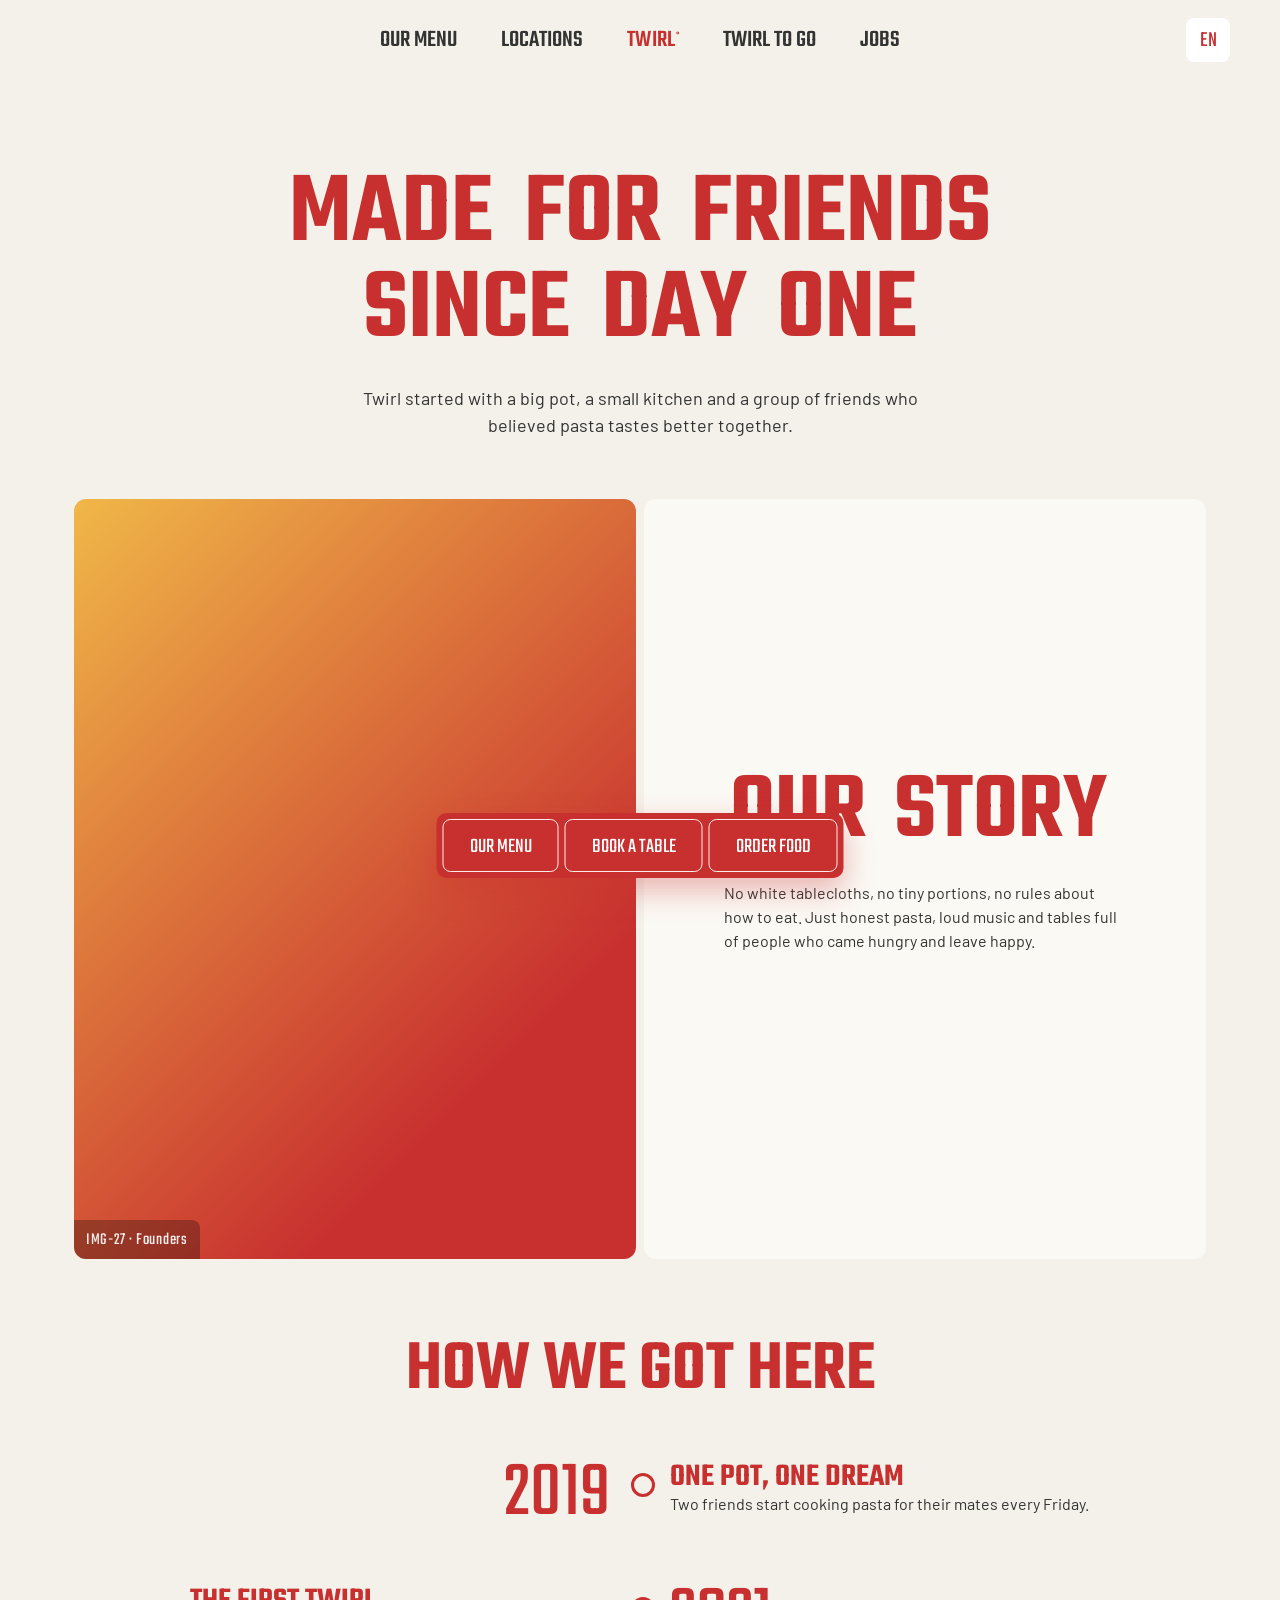
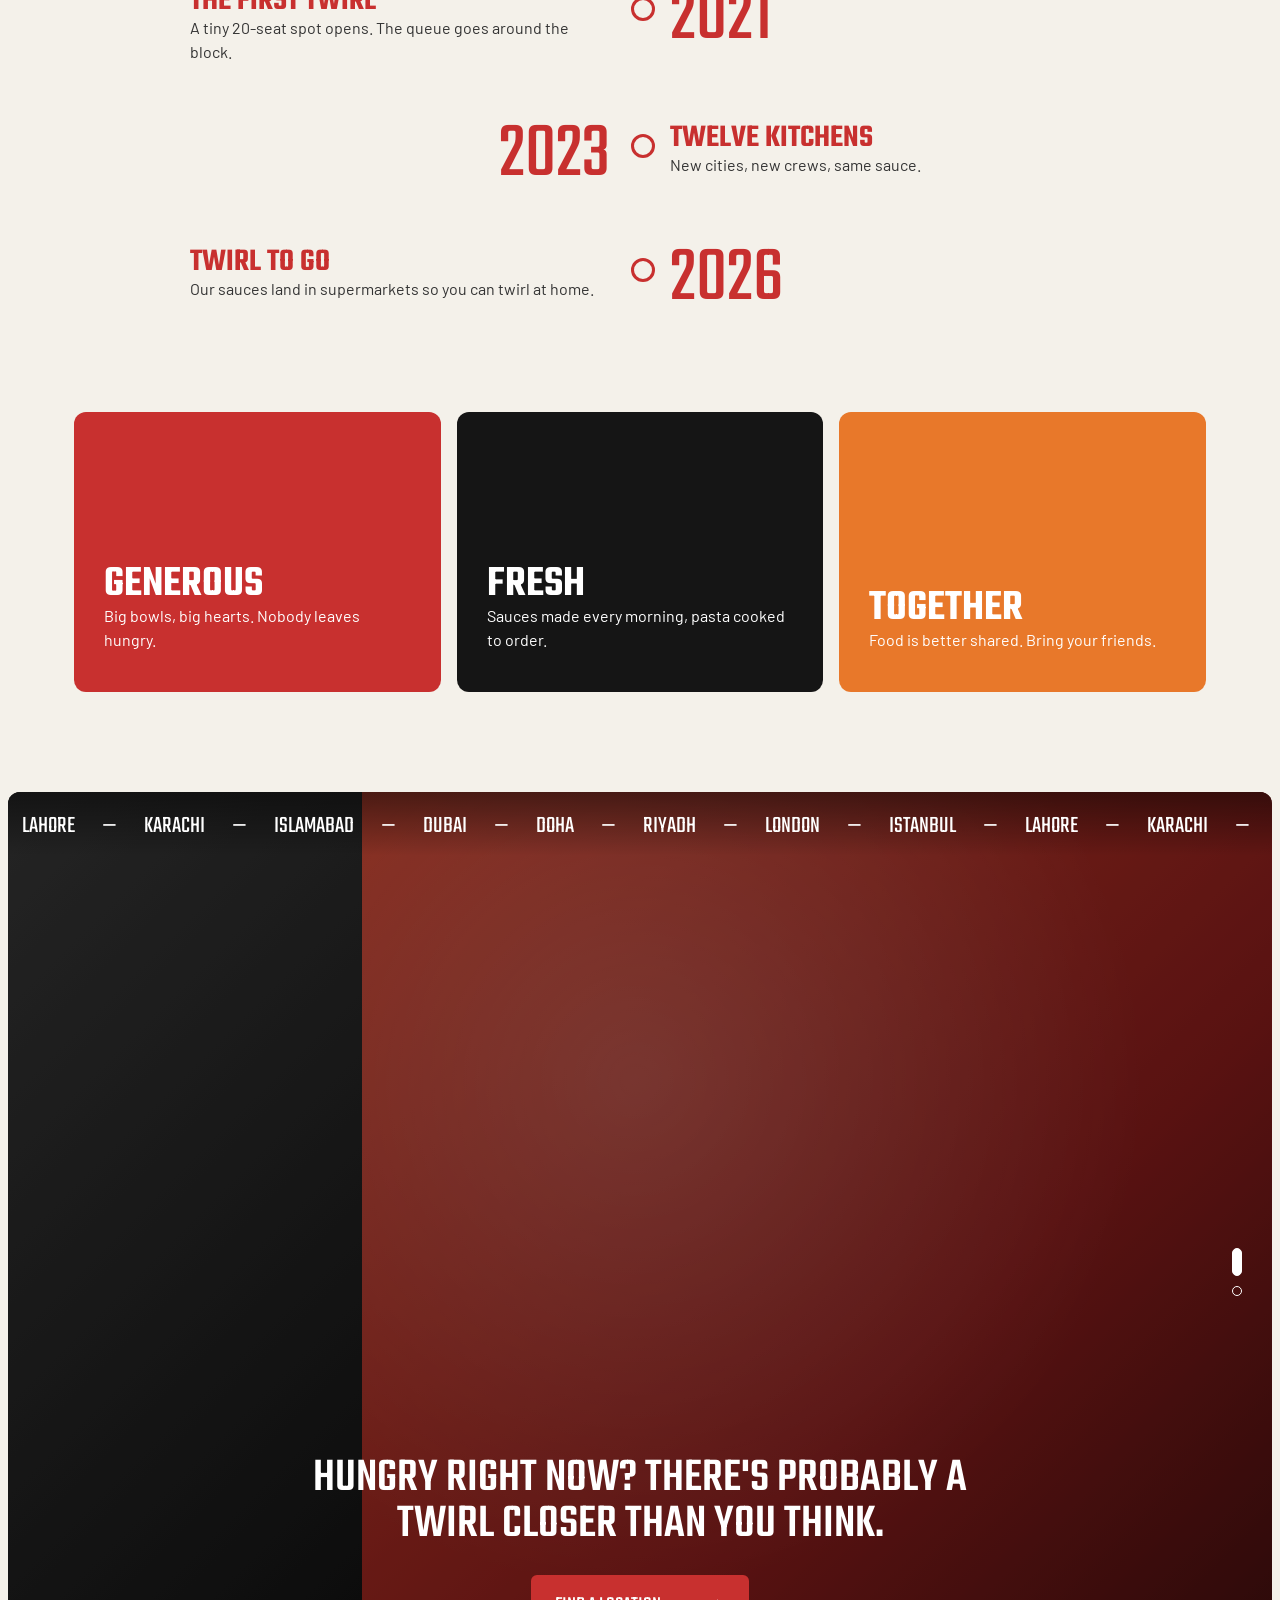
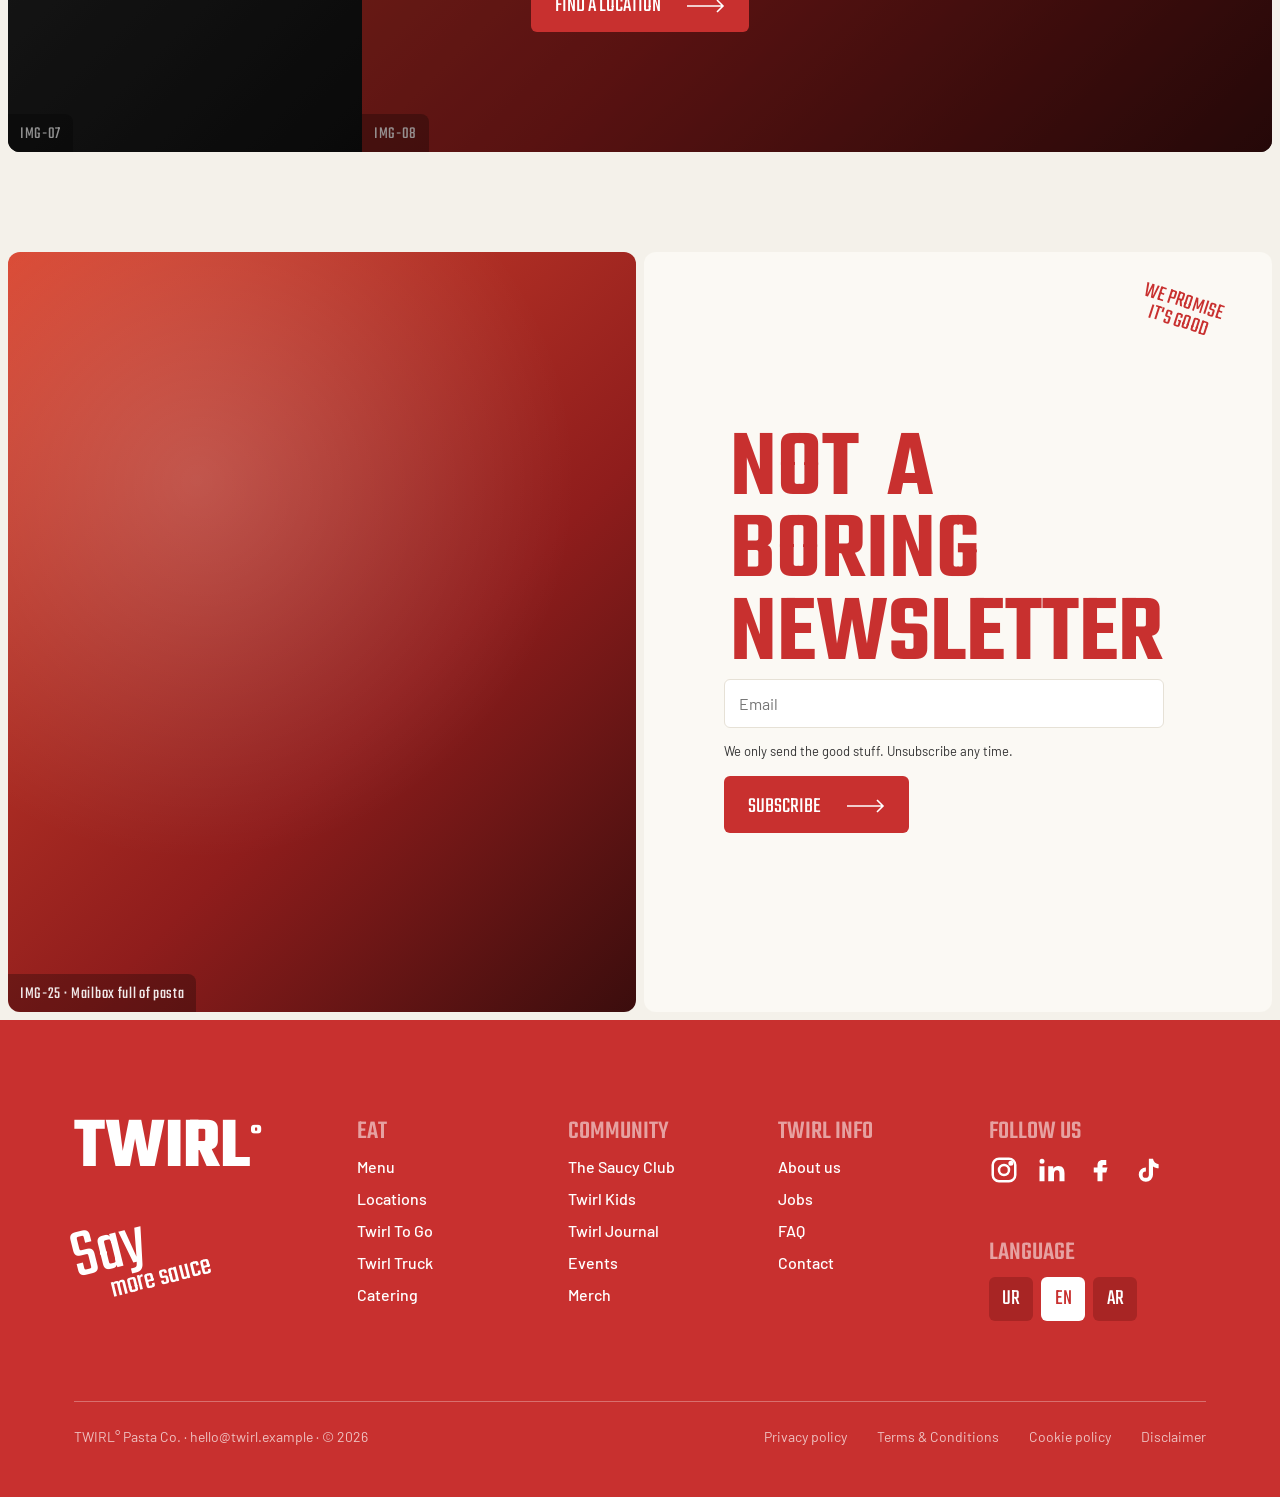
==== about.html @ 82de40f1 "Add Twirl static site with Vercel config Co-Authored-By: Claude Opus 5.5 <noreply@anthropic.com> Cla" ====
<!doctype html>
<html lang="en">
<head>
<meta charset="utf-8"><meta name="viewport" content="width=device-width, initial-scale=1">
<title>About — TWIRL°</title>
<link rel="preconnect" href="https://fonts.googleapis.com"><link rel="preconnect" href="https://fonts.gstatic.com" crossorigin>
<link href="https://fonts.googleapis.com/css2?family=Teko:wght@400;500;600;700&family=Barlow:wght@400;500;600;700&display=swap" rel="stylesheet">
<link rel="stylesheet" href="assets/style.css">
</head>
<body data-page="about">
<main>

<section class="page-hero"><div class="wrap"><h1 class="split">Made for friends since day one</h1><p class="reveal">Twirl started with a big pot, a small kitchen and a group of friends who believed pasta tastes better together.</p></div></section>
<div class="wrap"><div class="split-card" style="margin:0 0 80px"><div><div class="ph warm zoom" data-label="IMG-27 · Founders"></div></div><div class="copy"><h2 class="split">Our story</h2><p class="reveal">No white tablecloths, no tiny portions, no rules about how to eat. Just honest pasta, loud music and tables full of people who came hungry and leave happy.</p></div></div>
<h2 class="reveal center" style="font-size:72px">How we got here</h2><div class="timeline"><div class="tl reveal"><div class="yr">2019</div><div><h3>One pot, one dream</h3><p>Two friends start cooking pasta for their mates every Friday.</p></div></div><div class="tl reveal"><div class="yr">2021</div><div><h3>The first Twirl</h3><p>A tiny 20-seat spot opens. The queue goes around the block.</p></div></div><div class="tl reveal"><div class="yr">2023</div><div><h3>Twelve kitchens</h3><p>New cities, new crews, same sauce.</p></div></div><div class="tl reveal"><div class="yr">2026</div><div><h3>Twirl To Go</h3><p>Our sauces land in supermarkets so you can twirl at home.</p></div></div></div>
<div class="values" data-stagger><div class="value"><h3>Generous</h3><p>Big bowls, big hearts. Nobody leaves hungry.</p></div><div class="value"><h3>Fresh</h3><p>Sauces made every morning, pasta cooked to order.</p></div><div class="value"><h3>Together</h3><p>Food is better shared. Bring your friends.</p></div></div></div>
<section class="locs" style="margin-top:40px">
  <div class="locs-tick"><div class="row" data-marquee="Lahore|—|Karachi|—|Islamabad|—|Dubai|—|Doha|—|Riyadh|—|London|—|Istanbul|—"></div></div>
  <div class="locs-slides">
    <div class="locs-slide"><div class="ph dark" data-label="IMG-07"></div><div class="ph" data-label="IMG-08"></div></div>
    <div class="locs-slide"><div class="ph warm" data-label="IMG-09"></div><div class="ph dark" data-label="IMG-10"></div></div>
  </div><div class="locs-overlay"></div><div class="locs-dots"></div>
  <div class="locs-copy"><h3 class="reveal">Hungry right now? There's probably a Twirl closer than you think.</h3><a class="btn reveal" href="locations.html">Find a location <svg width="38" height="14" viewBox="0 0 38 14" fill="none" stroke="#fff" stroke-width="1.6"><path d="M0 7h36M30 1l6 6-6 6"/></svg></a></div>
</section><section class="split-card" style="margin-top:100px">
  <div><div class="ph zoom" data-label="IMG-25 · Mailbox full of pasta"></div></div>
  <div class="copy"><div class="stamp">WE PROMISE<br>IT'S GOOD</div><h2 class="split">Not a boring newsletter</h2>
  <form class="news-form reveal" data-demo><input type="email" placeholder="Email" required><small>We only send the good stuff. Unsubscribe any time.</small><div><button class="btn">Subscribe <svg width="38" height="14" viewBox="0 0 38 14" fill="none" stroke="#fff" stroke-width="1.6"><path d="M0 7h36M30 1l6 6-6 6"/></svg></button></div></form></div>
</section><div style="height:8px"></div>
</main>
<script src="assets/main.js"></script>
</body>
</html>
---- assets/style.css ----
/* =========================================================
   TWIRL° — shared stylesheet
   Fonts: Teko (display) + Barlow (body) — Google Fonts
   ========================================================= */
:root{
  --cream:#F4F1EA; --paper:#FBF9F4; --red:#C8302F; --red-dark:#A82524; --red-soft:#D9706F;
  --ink:#333; --dark:#151515; --white:#fff; --green:#5E8C2E; --lime:#8DC63F; --orange:#E8782A;
  --head:'Teko',sans-serif; --body:'Barlow',sans-serif;
  --r:12px; --ease:cubic-bezier(.22,1,.36,1); --spring:cubic-bezier(.34,1.56,.64,1);
}
*{box-sizing:border-box;margin:0;padding:0}
html{scroll-behavior:smooth}
body{background:var(--cream);color:var(--ink);font-family:var(--body);font-size:16px;line-height:1.5;overflow-x:hidden}
body.locked{overflow:hidden}
a{color:inherit;text-decoration:none}
img{display:block;max-width:100%}
button{font:inherit;cursor:pointer}
h1,h2,h3,h4,.head{font-family:var(--head);font-weight:600;text-transform:uppercase;line-height:.9;color:var(--red)}
h1{font-size:72px}
.wrap{max-width:1180px;margin:0 auto;padding:0 24px}
.center{text-align:center}
main{padding-top:80px}

/* ---------- placeholder images ---------- */
.ph{position:relative;overflow:hidden;background:radial-gradient(circle at 30% 30%,rgba(255,255,255,.18),transparent 55%),linear-gradient(135deg,#d9452f,#8f1d1c 60%,#3b0d0d)}
.ph.dark{background:linear-gradient(135deg,#3a3a3a,#0f0f0f)}
.ph.warm{background:linear-gradient(135deg,#f0b748,#c8302f 75%)}
.ph.cream{background:linear-gradient(135deg,#efe6d2,#d8c9a8)}
.ph::after{content:attr(data-label);position:absolute;left:0;bottom:0;font-family:var(--head);font-size:17px;letter-spacing:.04em;color:rgba(255,255,255,.9);padding:8px 12px 5px;background:rgba(0,0,0,.28);border-top-right-radius:8px}
.ph.cream::after{color:var(--red);background:rgba(255,255,255,.6)}

/* ---------- loader ---------- */
#loader{position:fixed;inset:0;z-index:999;background:var(--red);display:grid;place-items:center;transition:transform 1s var(--ease) .1s}
#loader .lg{font-family:var(--head);font-weight:700;font-size:120px;color:var(--white);line-height:1;display:flex}
#loader .lg span{display:inline-block;animation:jump .9s var(--spring) infinite}
#loader .lg span:nth-child(2){animation-delay:.08s}#loader .lg span:nth-child(3){animation-delay:.16s}
#loader .lg span:nth-child(4){animation-delay:.24s}#loader .lg span:nth-child(5){animation-delay:.32s}#loader .lg span:nth-child(6){animation-delay:.4s}
@keyframes jump{0%,100%{transform:translateY(0)}40%{transform:translateY(-26px) rotate(-6deg)}}
#loader.done{transform:translateY(-100%)}

/* ---------- header ---------- */
header.site{position:fixed;inset:0 0 auto;z-index:80;height:80px;display:flex;align-items:center;justify-content:center;background:var(--cream);transition:transform .5s var(--ease),box-shadow .3s}
header.site.hide{transform:translateY(-100%)}
header.site.shadow{box-shadow:0 1px 0 rgba(0,0,0,.06)}
header.site nav{display:flex;align-items:center;gap:44px}
header.site nav a{font-family:var(--head);font-size:24px;font-weight:500;text-transform:uppercase;color:var(--ink);position:relative;line-height:1}
header.site nav a:not(.logo)::after{content:"";position:absolute;left:0;bottom:-4px;width:100%;height:2px;background:var(--red);transform:scaleX(0);transform-origin:right;transition:transform .4s var(--ease)}
header.site nav a:not(.logo):hover,header.site nav a.active{color:var(--red)}
header.site nav a:not(.logo):hover::after,header.site nav a.active::after{transform:scaleX(1);transform-origin:left}
.logo{font-family:var(--head);font-weight:700;font-size:40px;color:var(--red)!important;letter-spacing:.02em;display:inline-block;transition:transform .4s var(--spring)}
.logo sup{font-size:.35em;vertical-align:top;position:relative;top:.3em}
.logo:hover{transform:rotate(-5deg) scale(1.08)}
.lang-btn{position:absolute;right:50px;top:18px;width:44px;height:44px;border-radius:8px;background:var(--white);border:0;font-family:var(--head);font-size:22px;color:var(--red)}
.lang-menu{position:absolute;right:50px;top:66px;background:var(--white);border-radius:8px;overflow:hidden;box-shadow:0 10px 30px rgba(0,0,0,.08);transform:translateY(-8px);opacity:0;pointer-events:none;transition:all .3s var(--ease)}
.lang-menu.open{transform:none;opacity:1;pointer-events:auto}
.lang-menu a{display:block;padding:8px 14px 4px;font-family:var(--head);font-size:20px;color:var(--red)}
.lang-menu a:hover{background:var(--cream)}
.burger{display:none;position:absolute;left:16px;top:20px;width:40px;height:40px;background:none;border:0}
.burger i{display:block;height:2px;width:26px;background:var(--red);margin:6px auto;transition:transform .4s var(--ease),opacity .3s}
.burger.x i:nth-child(1){transform:translateY(8px) rotate(45deg)}.burger.x i:nth-child(2){opacity:0}.burger.x i:nth-child(3){transform:translateY(-8px) rotate(-45deg)}
.mobile-nav{position:fixed;inset:0;z-index:79;background:var(--red);display:flex;flex-direction:column;justify-content:center;align-items:center;gap:6px;clip-path:circle(0 at 36px 40px);transition:clip-path .8s var(--ease)}
.mobile-nav.open{clip-path:circle(150% at 36px 40px)}
.mobile-nav a{font-family:var(--head);font-size:64px;line-height:1;color:var(--white);text-transform:uppercase;transform:translateY(40px);opacity:0;transition:all .6s var(--ease)}
.mobile-nav.open a{transform:none;opacity:1}

/* ---------- sticky CTA bar ---------- */
.cta-bar{position:fixed;left:50%;bottom:22px;z-index:70;display:flex;gap:6px;padding:6px;background:var(--red);border-radius:10px;box-shadow:0 12px 30px rgba(200,48,47,.35);transform:translate(-50%,160%);transition:transform .9s var(--ease)}
.cta-bar.show{transform:translate(-50%,0)}
.cta-bar.on-red{background:var(--white)}
.cta-bar a{font-family:var(--head);font-size:21px;color:var(--white);text-transform:uppercase;padding:12px 26px 8px;border:1px solid rgba(255,255,255,.9);border-radius:8px;transition:background .3s,color .3s,transform .3s var(--ease)}
.cta-bar.on-red a{color:var(--red);border-color:var(--red)}
.cta-bar a:hover{background:var(--white);color:var(--red);transform:translateY(-3px)}
.cta-bar.on-red a:hover{background:var(--red);color:var(--white)}

/* ---------- buttons ---------- */
.btn{display:inline-flex;align-items:center;gap:26px;background:var(--red);color:var(--white);font-family:var(--head);font-size:22px;text-transform:uppercase;padding:14px 24px 10px;border-radius:6px;border:0;transition:background .3s,transform .3s var(--ease)}
.btn svg{transition:transform .4s var(--ease)}
.btn:hover{background:var(--red-dark);transform:translateY(-2px)}
.btn:hover svg{transform:translateX(8px)}
.btn.white{background:var(--white);color:var(--red)}
.btn.white svg path{stroke:var(--red)}
.btn.ghost{background:transparent;border:1px solid var(--white)}

/* ---------- reveal utilities ---------- */
.reveal{opacity:0;transform:translateY(40px);transition:opacity .9s var(--ease),transform .9s var(--ease)}
.reveal.on{opacity:1;transform:none}
.split .w{display:inline-block;overflow:hidden;vertical-align:top;padding:0 .06em .04em}
.split .w i{display:inline-block;font-style:normal;transform:translateY(110%);transition:transform .8s var(--ease)}
.split .w.on i{transform:none}
.pop{transform:scale(.5) rotate(-12deg);opacity:0;transition:transform .9s var(--spring),opacity .4s}
.pop.on{transform:none;opacity:1}

/* ---------- marquee ---------- */
.row{display:flex;white-space:nowrap;width:max-content;animation:marq 40s linear infinite}
.row.rev{animation-direction:reverse;animation-duration:48s}
@keyframes marq{to{transform:translateX(-50%)}}
@keyframes spin{to{transform:rotate(360deg)}}
@keyframes bob{50%{transform:translateY(12px)}}
@keyframes float{50%{transform:translateY(-16px) rotate(4deg)}}
@keyframes wobble{0%,100%{transform:skewX(0) rotate(0)}25%{transform:skewX(-4deg) rotate(-2deg)}75%{transform:skewX(4deg) rotate(2deg)}}

/* =========================================================
   HOME SECTIONS
   ========================================================= */
/* hero */
.hero{position:relative;height:100vh;min-height:720px;margin-top:-80px;display:grid;place-items:center;overflow:hidden;padding-top:80px}
.hero h1.sr{position:absolute;width:1px;height:1px;overflow:hidden;clip:rect(0 0 0 0)}
.hero-marquee{position:absolute;inset:-20% -10%;display:flex;flex-direction:column;justify-content:center;gap:10px;transform:rotate(-8deg);pointer-events:none}
.hero-marquee span{font-family:var(--head);font-weight:600;font-size:150px;line-height:1;text-transform:uppercase;padding-right:40px;color:transparent;-webkit-text-stroke:1.3px var(--red);opacity:.85}
.hero-marquee span.fill{color:var(--red);-webkit-text-stroke:0}
.hero-img{position:relative;z-index:2;width:min(900px,70vw);aspect-ratio:900/540;border-radius:50%;overflow:hidden;transform:scale(.6);opacity:0;will-change:transform}
body.ready .hero-img{animation:heroIn 1.4s var(--ease) .1s forwards}
.hero-img .ph{width:100%;height:100%}
@keyframes heroIn{to{transform:scale(1);opacity:1}}

/* burst */
.burst{position:relative;height:620px;display:grid;place-items:center}
.burst svg{position:absolute;width:560px;height:560px;overflow:visible}
.burst line{stroke:var(--red);stroke-width:3;stroke-linecap:round;stroke-dasharray:var(--len);stroke-dashoffset:var(--len);transition:stroke-dashoffset 1s var(--ease)}
.burst.on line{stroke-dashoffset:0}
.burst svg g{animation:spin 60s linear infinite;transform-origin:280px 280px}
.burst-word{position:relative;text-align:center;font-family:var(--head);font-weight:700;font-size:86px;line-height:.82;color:var(--red);text-transform:uppercase;transform:scale(.4) rotate(-10deg);opacity:0;transition:transform 1s var(--spring),opacity .5s}
.burst.on .burst-word{transform:none;opacity:1;animation:wobble 3.5s ease-in-out 1.2s infinite}

/* statement */
.statement{padding:40px 0 100px;text-align:center}
.statement h2{font-size:clamp(56px,7vw,100px);max-width:1000px;margin:0 auto}
.statement p{font-family:var(--head);font-size:26px;line-height:1;color:var(--red);text-transform:uppercase;max-width:520px;margin:30px auto 0}

/* plates */
.plates{position:relative;height:1500px}
.plates h2.label{position:absolute;left:0;right:0;top:0;text-align:center;font-size:30px;opacity:0}
.plate{position:absolute;width:300px;aspect-ratio:1;border-radius:50%;cursor:pointer;transition:transform .7s var(--ease);will-change:transform}
.plate svg{width:100%;height:100%;filter:drop-shadow(0 18px 24px rgba(80,30,20,.18))}
.plate:hover{transform:scale(1.12) rotate(25deg)!important}
.plate .tag{position:absolute;left:50%;top:50%;transform:translate(-50%,-50%) scale(.6);opacity:0;background:var(--red);color:var(--white);font-family:var(--head);font-size:24px;padding:10px 16px 6px;border-radius:8px;white-space:nowrap;transition:all .4s var(--spring);pointer-events:none}
.plate:hover .tag{opacity:1;transform:translate(-50%,-50%) scale(1) rotate(-25deg)}
.doodle{position:absolute;font-family:var(--head);font-size:26px;line-height:.85;color:var(--red);text-align:center;transform:rotate(-8deg)}
.doodle svg{display:block;margin:6px auto 0;animation:bob 1.4s ease-in-out infinite}
.doodle .rays{animation:none;margin:0 auto 4px}
.stack{position:absolute;left:50%;top:640px;transform:translateX(-50%);text-align:center;pointer-events:none}
.stack span{display:block;font-family:var(--head);font-size:200px;line-height:.78;text-transform:uppercase;transition:transform 1.2s var(--ease)}
.stack .outline{font-weight:600;color:transparent;-webkit-text-stroke:2px var(--red);transform:translateX(-60vw)}
.stack .solid{font-weight:700;color:var(--red);transform:translateX(60vw);transition-delay:.1s}
.stack.on span{transform:none}

/* location slider */
.locs{margin:100px 8px 0;border-radius:var(--r);overflow:hidden;position:relative;height:960px;background:var(--dark)}
.locs-tick{position:absolute;top:0;left:0;right:0;z-index:4;overflow:hidden;padding:16px 0 12px;background:linear-gradient(rgba(0,0,0,.45),transparent)}
.locs-tick .row{animation-duration:35s}
.locs-tick span{font-family:var(--head);font-size:24px;color:var(--white);text-transform:uppercase;padding:0 14px}
.locs-tick span.d{opacity:.7}
.locs-slides{position:absolute;inset:0}
.locs-slide{position:absolute;inset:0;display:grid;grid-template-columns:28% 72%;opacity:0;transition:opacity 1.2s var(--ease)}
.locs-slide.active{opacity:1}
.locs-slide .ph{transform:scale(1.12);transition:transform 6s linear}
.locs-slide.active .ph{transform:scale(1)}
.locs-slide .ph:first-child{clip-path:inset(100% 0 0 0);transition:clip-path 1.2s var(--ease),transform 6s linear}
.locs-slide.active .ph:first-child{clip-path:inset(0)}
.locs-overlay{position:absolute;inset:0;background:rgba(0,0,0,.38);z-index:2}
.locs-copy{position:absolute;z-index:4;left:50%;bottom:120px;transform:translateX(-50%);text-align:center;width:min(720px,90%)}
.locs-copy h3{color:var(--white);font-size:48px;line-height:.95;font-weight:500}
.locs-copy .btn{margin-top:28px}
.locs-dots{position:absolute;z-index:4;right:30px;top:50%;transform:translateY(-50%);display:flex;flex-direction:column;gap:10px}
.locs-dots button{width:10px;height:10px;border-radius:50%;border:1px solid #fff;background:transparent;transition:all .3s}
.locs-dots button.active{background:#fff;height:28px;border-radius:6px}

/* golden-disc pinned scroll section */
.disc-sec{position:relative;height:3900px}
.disc-pin{position:sticky;top:0;height:100vh;overflow:hidden;display:grid;place-items:center}
.disc-head{position:absolute;top:110px;left:0;right:0;text-align:center;z-index:5;transition:opacity .3s}
.disc-head h2{font-size:clamp(56px,7vw,100px)}
.disc-head p{font-family:var(--head);font-size:22px;color:var(--red);text-transform:uppercase;margin-top:12px}
.disc-marq{position:absolute;inset:0;display:flex;flex-direction:column;justify-content:center;gap:0;pointer-events:none}
.disc-marq span{font-family:var(--head);font-weight:600;font-size:110px;line-height:.95;text-transform:uppercase;color:var(--red);padding-right:30px}
.disc-marq .row:nth-child(2) span{color:transparent;-webkit-text-stroke:1.3px var(--red)}
.disc-bg{position:absolute;left:50%;top:50%;width:400px;height:400px;margin:-200px 0 0 -200px;border-radius:50%;background:var(--red);z-index:2;transform:scale(0);will-change:transform}
.disc{position:relative;z-index:3;width:400px;height:400px;border-radius:50%;
  background:repeating-radial-gradient(circle,#c8302f 0 2px,#b92b2a 2px 4px);box-shadow:0 30px 60px rgba(120,20,20,.35),inset 0 0 0 2px rgba(255,255,255,.08);will-change:transform}
.disc::before{content:"";position:absolute;inset:0;border-radius:50%;background:conic-gradient(from 30deg,transparent 0 20%,rgba(255,255,255,.18) 25%,transparent 30% 70%,rgba(255,255,255,.12) 75%,transparent 80%)}
.disc .label{position:absolute;left:50%;top:50%;width:130px;height:130px;margin:-65px 0 0 -65px;border-radius:50%;background:var(--paper);border:14px solid #2a2a2a;display:grid;place-items:center}
.disc .label b{font-family:var(--head);font-size:22px;color:var(--red);position:absolute}
.disc .label b:first-child{top:4px}.disc .label b:last-child{bottom:4px;transform:rotate(180deg)}
.disc .label i{width:10px;height:10px;border-radius:50%;background:var(--red)}
.vcard{position:absolute;z-index:4;width:250px;height:440px;border-radius:14px;overflow:hidden;box-shadow:0 20px 40px rgba(0,0,0,.2);will-change:transform}
.vcard .ph{height:100%}
.vcard .cap{position:absolute;left:50%;bottom:60px;transform:translateX(-50%);width:80%;background:var(--white);color:var(--red);font-weight:700;font-size:14px;text-align:center;padding:6px 8px;border-radius:4px}
.vcard.l{left:9%;top:34%}.vcard.r{right:9%;top:12%}
.disc-final{position:absolute;z-index:6;left:0;right:0;top:50%;transform:translateY(-50%);text-align:center;opacity:0;transition:opacity .4s}
.disc-final h2{color:var(--white);font-size:clamp(60px,8vw,120px)}
.disc-final p{color:var(--white);max-width:520px;margin:20px auto 0;font-size:18px}

/* delivery with circular text */
.deliver{background:var(--red);padding:80px 0 160px;text-align:center;position:relative;overflow:hidden}
.circ-wrap{position:relative;width:640px;height:640px;margin:0 auto}
.circ-wrap svg.ring{position:absolute;inset:0;width:100%;height:100%;will-change:transform}
.circ-wrap .ph{position:absolute;inset:100px;border-radius:50%}
.delivery-btns{display:flex;gap:14px;justify-content:center;margin-top:40px}
.delivery-btns a{width:120px;height:58px;background:var(--white);border-radius:10px;display:grid;place-items:center;font-family:var(--head);font-size:22px;color:var(--red);transition:transform .3s var(--spring)}
.delivery-btns a:hover{transform:translateY(-6px) rotate(-3deg)}
.deliver small{display:block;margin-top:16px;color:var(--white);font-family:var(--head);font-size:20px;text-transform:uppercase}

/* app section */
.app{background:var(--red);padding:60px 0 120px;overflow:hidden;color:var(--white)}
.app .wrap{display:grid;grid-template-columns:1.1fr 1fr;align-items:center;gap:40px}
.app-left{position:relative;height:600px}
.app-words{position:absolute;left:-40px;top:80px;font-family:var(--head);font-weight:700;font-size:150px;line-height:.78;color:var(--white);text-transform:uppercase;transform:rotate(-6deg)}
.app-words span{display:block;transform:translateX(-120%);transition:transform 1s var(--ease)}
.app-words span:nth-child(2){transition-delay:.12s}.app-words span:nth-child(3){transition-delay:.24s}
.app-left.on .app-words span{transform:none}
.phone{position:absolute;left:30%;top:20px;width:280px;height:570px;border-radius:44px;background:#111;padding:12px;transform:rotate(12deg);box-shadow:0 40px 80px rgba(0,0,0,.35);transition:transform .2s linear}
.phone .screen{width:100%;height:100%;border-radius:34px;background:var(--cream);overflow:hidden;position:relative}
.phone .screen .top{background:var(--red);height:42%;padding:40px 18px 0;color:#fff;text-align:center;font-family:var(--head);font-size:28px;line-height:.9}
.phone .pts{margin:-26px 18px 0;background:#fff;border-radius:12px;padding:12px;font-family:var(--head);font-size:24px;color:var(--red);text-align:center;box-shadow:0 6px 16px rgba(0,0,0,.08);position:relative}
.phone .tiles{display:grid;grid-template-columns:1fr 1fr;gap:10px;padding:16px 18px}
.phone .tiles div{height:90px;border-radius:10px;background:#fff;box-shadow:0 4px 10px rgba(0,0,0,.05)}
.app h2{color:var(--white);font-size:100px;line-height:.82}
.app p{margin:20px 0;max-width:420px}
.qr-row{display:flex;align-items:center;gap:20px;margin:20px 0 30px}
.qr{width:96px;height:96px;background:#fff;border-radius:8px;padding:8px;display:grid;grid-template-columns:repeat(7,1fr);gap:2px}
.qr i{background:var(--red);border-radius:1px}
.qr i.o{background:transparent}
.dl{font-family:var(--head);font-size:30px;display:flex;align-items:center;gap:10px}
.dl svg{animation:nudge 1.2s ease-in-out infinite}
@keyframes nudge{50%{transform:translateX(-10px)}}

/* sub-brand cards */
.brands{padding:120px 0 80px;text-align:center}
.brands h3{font-size:clamp(30px,3vw,40px);max-width:760px;margin:0 auto 50px;line-height:1}
.brand-grid{display:grid;grid-template-columns:repeat(4,1fr);gap:16px}
.brand-card{aspect-ratio:1.13;background:var(--paper);border-radius:var(--r);display:grid;place-items:center;transition:background .4s,transform .5s var(--spring);cursor:pointer}
.brand-card .bn{font-family:var(--head);font-weight:700;font-size:48px;line-height:.8;color:var(--red);transition:color .4s,transform .5s var(--spring)}
.brand-card .bn small{display:block;font-size:22px;font-weight:500}
.brand-card:hover{background:var(--red-soft);transform:rotate(-2deg) translateY(-6px)}
.brand-card:hover .bn{color:#fff;transform:scale(1.08)}

/* split cards (jobs / newsletter) */
.split-card{display:grid;grid-template-columns:1fr 1fr;gap:8px;margin:0 8px}
.split-card>div{border-radius:var(--r);overflow:hidden;min-height:760px;position:relative}
.split-card .copy{background:var(--paper);padding:100px 80px;display:flex;flex-direction:column;justify-content:center}
.split-card .copy h2{font-size:96px;line-height:.82}
.split-card .copy p{margin:24px 0 30px;max-width:440px}
.split-card .ph{height:100%}
.split-card .ph.zoom{transform:scale(1.15);transition:transform 1.6s var(--ease)}
.split-card.on .ph.zoom{transform:scale(1)}
.badge-burst{position:absolute;width:140px;height:140px;animation:spin 18s linear infinite}
.badge-burst text{font-family:var(--head)}
.stamp{position:absolute;right:50px;top:40px;font-family:var(--head);font-size:22px;line-height:.9;color:var(--red);text-align:center;transform:rotate(18deg)}
.news-form{display:flex;flex-direction:column;gap:14px;max-width:440px}
.news-form input{background:#fff;border:1px solid #e6e1d6;border-radius:6px;padding:14px;font-family:var(--body);font-size:16px}
.news-form small{font-size:13px}

/* blog */
.blog{padding:120px 0;position:relative;overflow:hidden}
.blog-head{text-align:center;margin-bottom:50px}
.blog-head h2{font-size:96px;line-height:.8}
.blog-head p{font-family:var(--head);font-size:22px;color:var(--red);text-transform:uppercase;margin-top:10px}
.blog-grid{display:grid;grid-template-columns:repeat(3,1fr);gap:20px}
.post .img{border-radius:var(--r);overflow:hidden;aspect-ratio:1.5}
.post .img .ph{height:100%;transition:transform .8s var(--ease)}
.post:hover .img .ph{transform:scale(1.08) rotate(1deg)}
.post .date{font-size:13px;margin:14px 0 4px}
.post h3{font-size:32px;transition:color .3s}
.post:hover h3{color:var(--red-dark)}
.post p{font-size:15px;margin-top:6px}
.hand{position:absolute;right:-20px;top:30px;width:300px;transform-origin:100% 0;animation:twirlHand 4s ease-in-out infinite}
@keyframes twirlHand{50%{transform:rotate(-8deg)}}

/* footer */
footer.site{background:var(--red);color:var(--white);padding:100px 0 50px}
.foot-grid{display:grid;grid-template-columns:1.4fr 1fr 1fr 1fr 1.2fr;gap:30px}
footer.site .flogo{font-family:var(--head);font-weight:700;font-size:72px;line-height:.8}
footer.site h4{color:rgba(255,255,255,.55);font-size:26px;font-weight:500;margin-bottom:12px}
footer.site li{list-style:none;margin:8px 0;font-weight:500}
footer.site li a{position:relative}
footer.site li a::after{content:"";position:absolute;left:0;bottom:-2px;width:100%;height:1px;background:#fff;transform:scaleX(0);transform-origin:right;transition:transform .3s var(--ease)}
footer.site li a:hover::after{transform:scaleX(1);transform-origin:left}
.say{margin-top:40px;font-family:var(--head);font-size:70px;line-height:.75;transform:rotate(-14deg);display:inline-block;animation:wobble 4s ease-in-out infinite}
.say small{display:block;font-size:30px;margin-left:30px}
.socials{display:flex;gap:18px}
.socials a{transition:transform .3s var(--spring)}
.socials a:hover{transform:translateY(-4px) rotate(-8deg)}
.langs{display:flex;gap:8px;margin-top:10px}
.langs a{width:44px;height:44px;border-radius:6px;background:var(--red-dark);display:grid;place-items:center;font-family:var(--head);font-size:22px}
.langs a.on{background:#fff;color:var(--red)}
.legal{border-top:1px solid rgba(255,255,255,.3);margin-top:80px;padding-top:24px;display:flex;justify-content:space-between;gap:30px;font-size:14px;color:rgba(255,255,255,.7)}
.legal nav{display:flex;gap:30px}
.legal a:hover{color:#fff}

/* =========================================================
   INNER PAGES
   ========================================================= */
.page-hero{padding:90px 0 60px;text-align:center}
.page-hero h1{font-size:clamp(64px,8vw,110px);max-width:900px;margin:0 auto}
.page-hero p{max-width:620px;margin:22px auto 0;font-size:18px}
.cat{padding:40px 0}
.cat>h2{font-size:40px;margin-bottom:22px}
.tabs{display:flex;gap:10px;justify-content:center;flex-wrap:wrap;margin-bottom:30px;position:sticky;top:90px;z-index:20}
.tabs button{background:var(--white);border:0;border-radius:30px;padding:10px 20px 6px;font-family:var(--head);font-size:22px;color:var(--red);text-transform:uppercase;transition:all .3s}
.tabs button.on,.tabs button:hover{background:var(--red);color:#fff}
.card-grid{display:grid;grid-template-columns:repeat(4,1fr);gap:16px}
.mcard{background:var(--paper);border-radius:var(--r);padding:20px;display:flex;flex-direction:column;min-height:400px;transition:transform .5s var(--spring),box-shadow .4s}
.mcard:hover{transform:translateY(-8px);box-shadow:0 20px 40px rgba(120,60,40,.1)}
.mcard .pl{width:180px;aspect-ratio:1;margin:0 auto 20px;transition:transform .8s var(--ease)}
.mcard:hover .pl{transform:rotate(90deg) scale(1.05)}
.mcard h3{font-size:26px}
.mcard p{font-size:14px;margin:8px 0 14px;flex:1}
.mcard .price{font-family:var(--head);font-size:26px;color:var(--red)}
.tags{display:flex;gap:6px;flex-wrap:wrap}
.tag{font-family:var(--head);font-size:16px;color:#fff;padding:5px 10px 2px;border-radius:20px;display:inline-flex;gap:4px;align-items:center}
.tag.vegan{background:var(--green)}.tag.veggie{background:var(--lime)}.tag.spicy{background:var(--orange)}.tag.fav{background:var(--red)}
.mcard.promo{background:transparent;justify-content:center;text-align:center}
.mcard.promo h3{font-size:36px;line-height:.95}
.info-bar{background:var(--paper);border-radius:var(--r);padding:16px 20px;display:flex;justify-content:space-between;align-items:center;gap:20px}
.info-bar h3{font-size:30px}
.roll{height:120px;margin:10px auto 20px;width:85%;border-radius:60px;position:relative;transition:transform .6s var(--spring)}
.mcard:hover .roll{transform:rotate(-8deg) scale(1.05)}
.roll::before,.roll::after{content:"";position:absolute;top:50%;width:18px;height:30px;background:#ddd;transform:translateY(-50%);border-radius:4px}
.roll::before{left:-10px}.roll::after{right:-10px}
.roll span{position:absolute;inset:25% 30%;background:#fff;border-radius:6px;display:grid;place-items:center;font-family:var(--head);font-size:22px;color:var(--red)}
.cta-duo{display:grid;grid-template-columns:1fr 1fr;gap:16px;margin:60px 0}
.cta-duo>div{background:var(--paper);border-radius:var(--r);padding:60px 40px;text-align:center}
.cta-duo h2{font-size:56px;margin-bottom:24px}

/* locations page */
.filter{display:flex;gap:10px;justify-content:center;flex-wrap:wrap;margin-bottom:40px}
.filter input{min-width:320px;padding:14px 18px;border-radius:40px;border:1px solid #e3ddcf;font-family:var(--body);font-size:16px;background:#fff}
.loc-grid{display:grid;grid-template-columns:repeat(3,1fr);gap:20px}
.loc-card{background:var(--paper);border-radius:var(--r);overflow:hidden;transition:transform .5s var(--spring)}
.loc-card:hover{transform:translateY(-8px) rotate(-.5deg)}
.loc-card .ph{aspect-ratio:1.4;transition:transform .8s var(--ease)}
.loc-card:hover .ph{transform:scale(1.06)}
.loc-card .body{padding:22px}
.loc-card h3{font-size:36px}
.loc-card .meta{font-size:14px;margin:6px 0 16px}
.loc-card .open{display:inline-block;font-family:var(--head);font-size:16px;color:#fff;background:var(--green);padding:4px 10px 1px;border-radius:20px;margin-bottom:12px}
.loc-card .acts{display:flex;gap:8px}
.loc-card .acts a{flex:1;text-align:center;font-family:var(--head);font-size:19px;padding:10px 0 6px;border:1px solid var(--red);color:var(--red);border-radius:6px;transition:all .3s}
.loc-card .acts a:hover,.loc-card .acts a.fill{background:var(--red);color:#fff}
.map{margin:60px 8px;border-radius:var(--r);height:520px;position:relative;overflow:hidden;background:#e9e2d2}
.map .pin{position:absolute;width:34px;height:34px;border-radius:50% 50% 50% 0;background:var(--red);transform:rotate(-45deg);animation:pinDrop .8s var(--spring) both}
.map .pin::after{content:"";position:absolute;inset:10px;border-radius:50%;background:#fff}
@keyframes pinDrop{from{transform:translateY(-200px) rotate(-45deg);opacity:0}}

/* jobs page */
.perks{display:grid;grid-template-columns:repeat(4,1fr);gap:16px;margin:40px 0 80px}
.perk{background:var(--paper);border-radius:var(--r);padding:30px 22px;text-align:center;transition:transform .5s var(--spring)}
.perk:hover{transform:rotate(-2deg) translateY(-6px)}
.perk .ic{font-family:var(--head);font-size:60px;color:var(--red);line-height:1}
.perk h3{font-size:28px;margin:6px 0}
.acc{border-top:1px solid #e1dbcc}
.acc-item{border-bottom:1px solid #e1dbcc}
.acc-q{width:100%;background:none;border:0;display:flex;justify-content:space-between;align-items:center;padding:24px 4px;font-family:var(--head);font-size:32px;color:var(--red);text-transform:uppercase;text-align:left}
.acc-q .pl{width:36px;height:36px;border-radius:50%;background:var(--red);color:#fff;display:grid;place-items:center;font-size:28px;transition:transform .4s var(--spring);flex:none}
.acc-item.open .acc-q .pl{transform:rotate(45deg)}
.acc-a{display:grid;grid-template-rows:0fr;transition:grid-template-rows .5s var(--ease)}
.acc-item.open .acc-a{grid-template-rows:1fr}
.acc-a>div{overflow:hidden}
.acc-a p{padding:0 4px 24px;max-width:760px}
.acc-q small{font-family:var(--body);font-size:14px;color:var(--ink);text-transform:none;margin-left:14px}
.form{background:var(--paper);border-radius:var(--r);padding:50px;display:grid;grid-template-columns:1fr 1fr;gap:16px;margin:60px 0 100px}
.form h2{grid-column:1/-1;font-size:56px}
.form label{font-family:var(--head);font-size:20px;color:var(--red);text-transform:uppercase;display:flex;flex-direction:column;gap:6px}
.form input,.form select,.form textarea{background:#fff;border:1px solid #e3ddcf;border-radius:6px;padding:12px;font-family:var(--body);font-size:16px;color:var(--ink);text-transform:none}
.form .full{grid-column:1/-1}
.form textarea{min-height:140px;resize:vertical}

/* product page */
.prod-hero{min-height:calc(100vh - 80px);display:grid;grid-template-columns:1fr 1fr;align-items:center;gap:40px}
.prod-hero h1{font-size:clamp(80px,10vw,150px);line-height:.8}
.prod-hero p{font-size:18px;margin:24px 0 30px;max-width:460px}
.prod-visual{position:relative;height:560px}
.prod-visual .roll{position:absolute;width:420px;height:170px;left:50%;top:50%;margin:-85px 0 0 -210px;animation:float 5s ease-in-out infinite}
.prod-visual .roll:nth-child(2){margin-top:-260px;margin-left:-120px;transform:rotate(-14deg);animation-delay:-1.5s;width:340px;height:140px}
.prod-visual .roll:nth-child(3){margin-top:90px;margin-left:-280px;transform:rotate(10deg);animation-delay:-3s;width:340px;height:140px}
.steps{display:grid;grid-template-columns:repeat(3,1fr);gap:16px;margin:40px 0 100px;counter-reset:s}
.step{background:var(--paper);border-radius:var(--r);padding:40px 30px;position:relative}
.step::before{counter-increment:s;content:counter(s);font-family:var(--head);font-weight:700;font-size:120px;line-height:.8;color:transparent;-webkit-text-stroke:2px var(--red);display:block;margin-bottom:10px}
.step h3{font-size:34px}
.stores{display:flex;gap:16px;justify-content:center;flex-wrap:wrap;margin:30px 0 100px}
.stores span{background:var(--white);border-radius:10px;padding:18px 30px 12px;font-family:var(--head);font-size:28px;color:var(--ink);transition:transform .3s var(--spring)}
.stores span:hover{transform:rotate(-4deg) scale(1.06);color:var(--red)}

/* about */
.timeline{position:relative;margin:60px auto 100px;max-width:900px}
.timeline::before{content:"";position:absolute;left:50%;top:0;bottom:0;width:2px;background:var(--red);transform:scaleY(var(--p,0));transform-origin:top}
.tl{display:grid;grid-template-columns:1fr 1fr;gap:60px;margin-bottom:60px;position:relative}
.tl::after{content:"";position:absolute;left:50%;top:10px;width:18px;height:18px;margin-left:-9px;border-radius:50%;background:var(--cream);border:3px solid var(--red)}
.tl .yr{font-family:var(--head);font-size:80px;color:var(--red);line-height:.8;text-align:right}
.tl:nth-child(even) .yr{order:2;text-align:left}
.tl h3{font-size:32px}
.values{display:grid;grid-template-columns:repeat(3,1fr);gap:16px;margin-bottom:100px}
.value{background:var(--red);color:#fff;border-radius:var(--r);padding:40px 30px;min-height:280px;display:flex;flex-direction:column;justify-content:flex-end;transition:transform .5s var(--spring)}
.value:nth-child(2){background:var(--dark)}.value:nth-child(3){background:var(--orange)}
.value:hover{transform:rotate(-2deg) scale(1.02)}
.value h3{color:#fff;font-size:44px}

/* contact */
.contact-grid{display:grid;grid-template-columns:1fr 1.3fr;gap:16px;margin:20px 0 100px}
.contact-info{background:var(--red);color:#fff;border-radius:var(--r);padding:50px}
.contact-info h2{color:#fff;font-size:56px;margin-bottom:20px}
.contact-info p{margin-bottom:16px}
.contact-grid .form{margin:0;grid-template-columns:1fr}

/* ---------- responsive ---------- */
@media (max-width:1000px){
  .card-grid,.brand-grid,.perks{grid-template-columns:repeat(2,1fr)}
  .blog-grid,.loc-grid,.values,.steps{grid-template-columns:1fr 1fr}
  .foot-grid{grid-template-columns:1fr 1fr}
}
@media (max-width:900px){
  header.site nav a:not(.logo){display:none}
  .burger{display:block}.lang-btn{right:16px}.lang-menu{right:16px}
  .hero-marquee span{font-size:90px}
  .hero{min-height:560px;height:80vh}.hero-img{width:88vw}
  .cta-bar a{font-size:17px;padding:10px 12px 6px}
  .burst{height:440px}.burst svg{width:380px;height:380px}.burst-word{font-size:58px}
  .plates{height:1300px}.plate{width:170px}
  .stack span{font-size:110px}
  .locs{height:700px}.locs-copy h3{font-size:32px}
  .disc,.disc-bg{width:260px;height:260px}.disc-bg{margin:-130px 0 0 -130px}
  .vcard{width:150px;height:260px}.vcard.l{left:2%}.vcard.r{right:2%}
  .circ-wrap{width:340px;height:340px}.circ-wrap .ph{inset:50px}
  .app .wrap,.split-card,.prod-hero,.contact-grid,.cta-duo{grid-template-columns:1fr}
  .app-words{font-size:90px}.phone{left:25%;width:220px;height:450px}
  .app h2,.split-card .copy h2,.blog-head h2{font-size:64px}
  .split-card .copy{padding:60px 28px}.split-card>div{min-height:480px}
  .form{grid-template-columns:1fr;padding:28px}
  .legal{flex-direction:column}.legal nav{flex-wrap:wrap;gap:14px}
  .tl{grid-template-columns:1fr;gap:10px}.tl .yr,.tl:nth-child(even) .yr{order:0;text-align:left}.timeline::before,.tl::after{display:none}
}
@media (max-width:600px){
  .card-grid,.brand-grid,.blog-grid,.loc-grid,.values,.steps,.perks{grid-template-columns:1fr}
  .filter input{min-width:0;width:100%}
}
@media (prefers-reduced-motion:reduce){*{animation:none!important;transition:none!important}.reveal,.split .w i,.hero-img{opacity:1;transform:none}}

/* real images (auto-loaded from assets/images when present) */
.ph.has-img{background-size:cover;background-position:center}
.ph.has-img::after{display:none}
.plate img,.pl img{width:100%;height:100%;object-fit:contain;filter:drop-shadow(0 18px 24px rgba(80,30,20,.18))}
.roll.has-img{background:none!important;border-radius:0}
.roll.has-img::before,.roll.has-img::after,.roll.has-img span{display:none}
.roll.has-img img{width:100%;height:100%;object-fit:contain}
.logo img{height:40px;width:auto;display:block}
.flogo img{height:64px;width:auto}
.phone .screen.has-img{background-size:cover;background-position:top center}
.phone .screen.has-img>*{display:none}
.qr.has-img{background-size:contain;background-repeat:no-repeat;background-position:center}
.qr.has-img i{display:none}
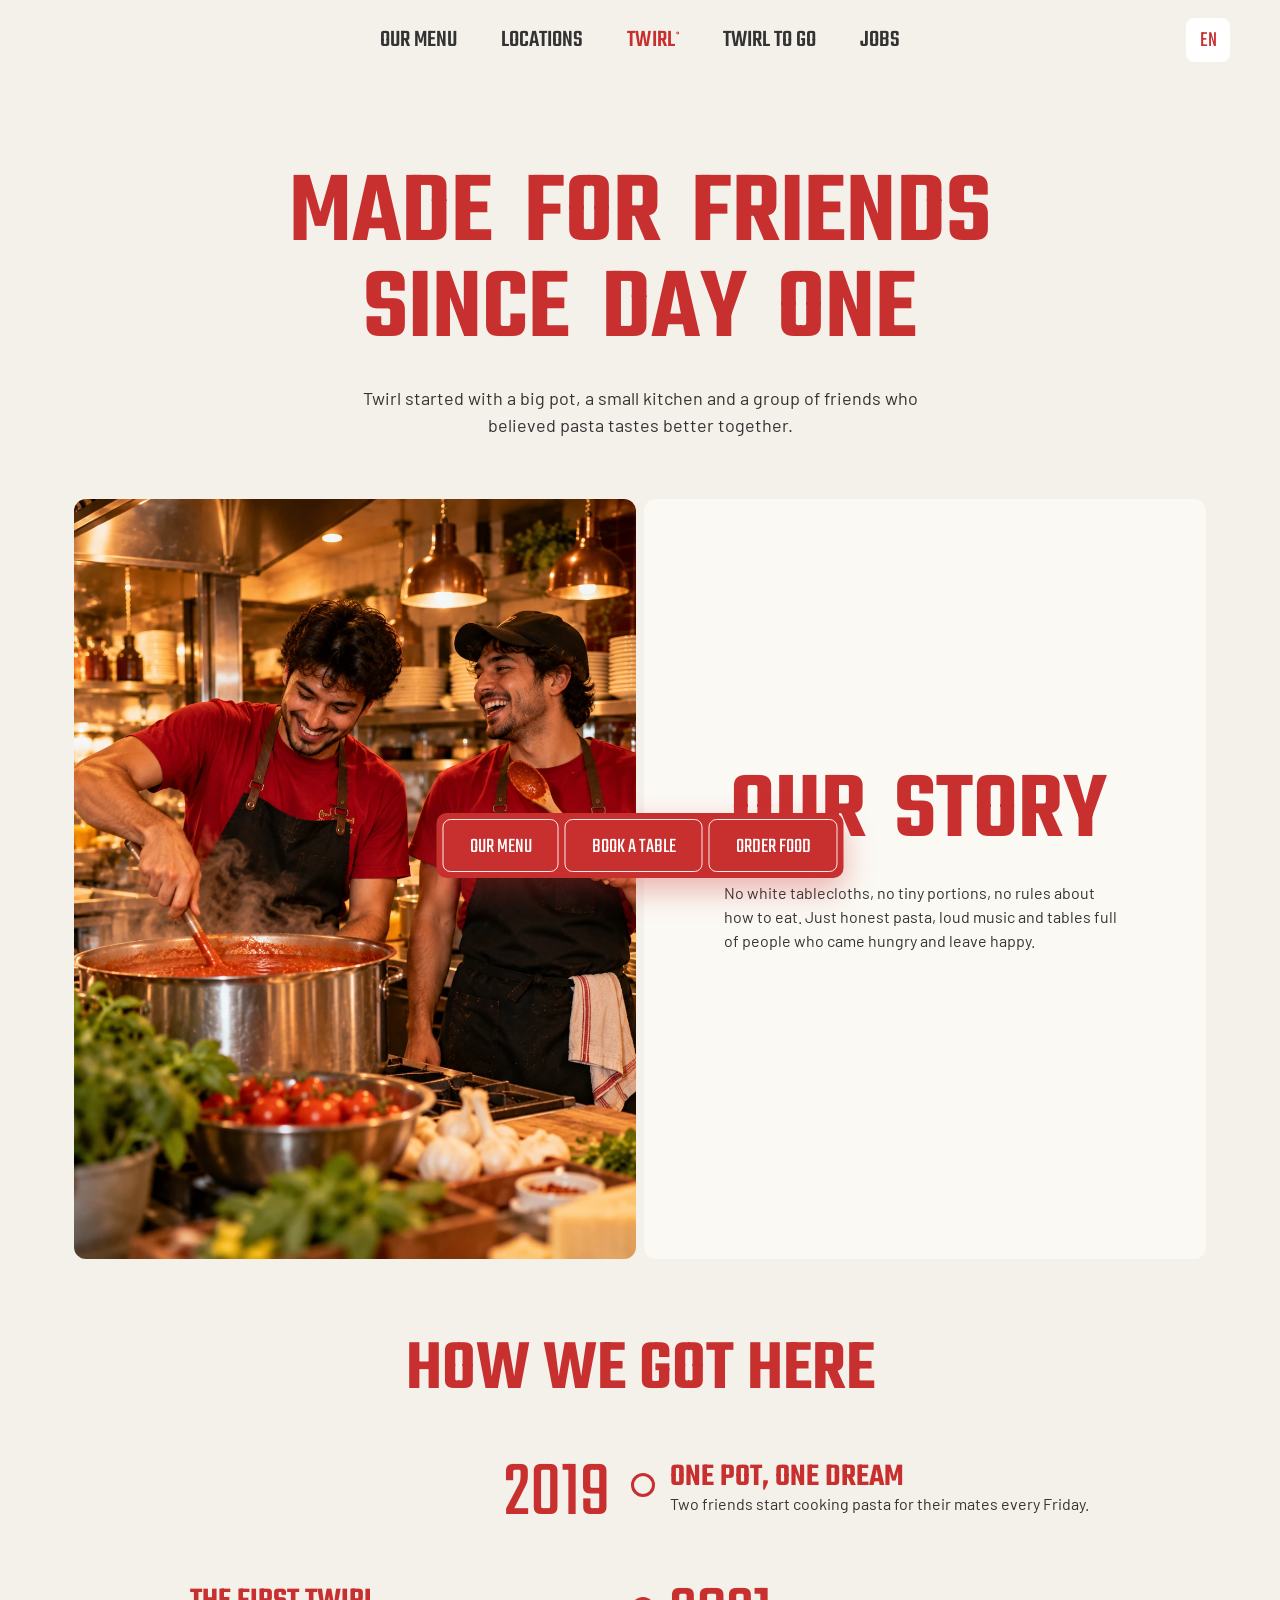
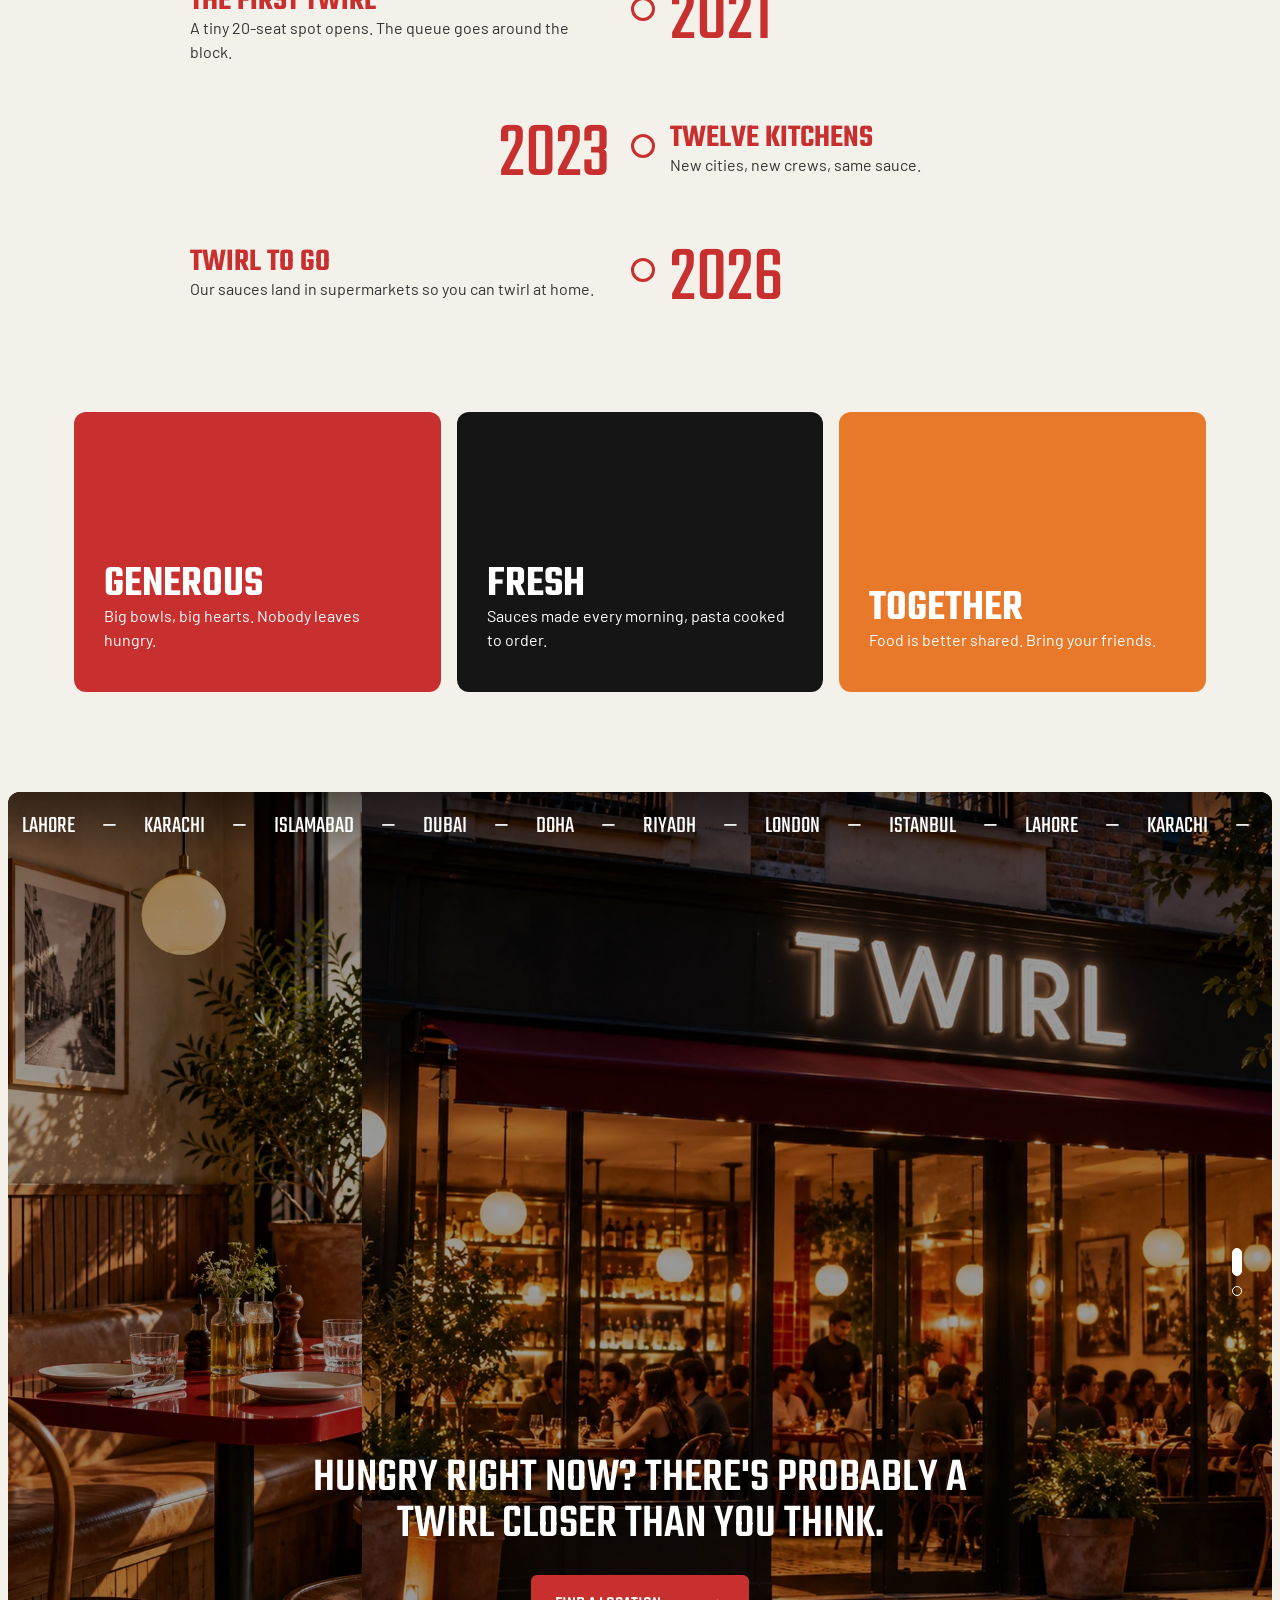
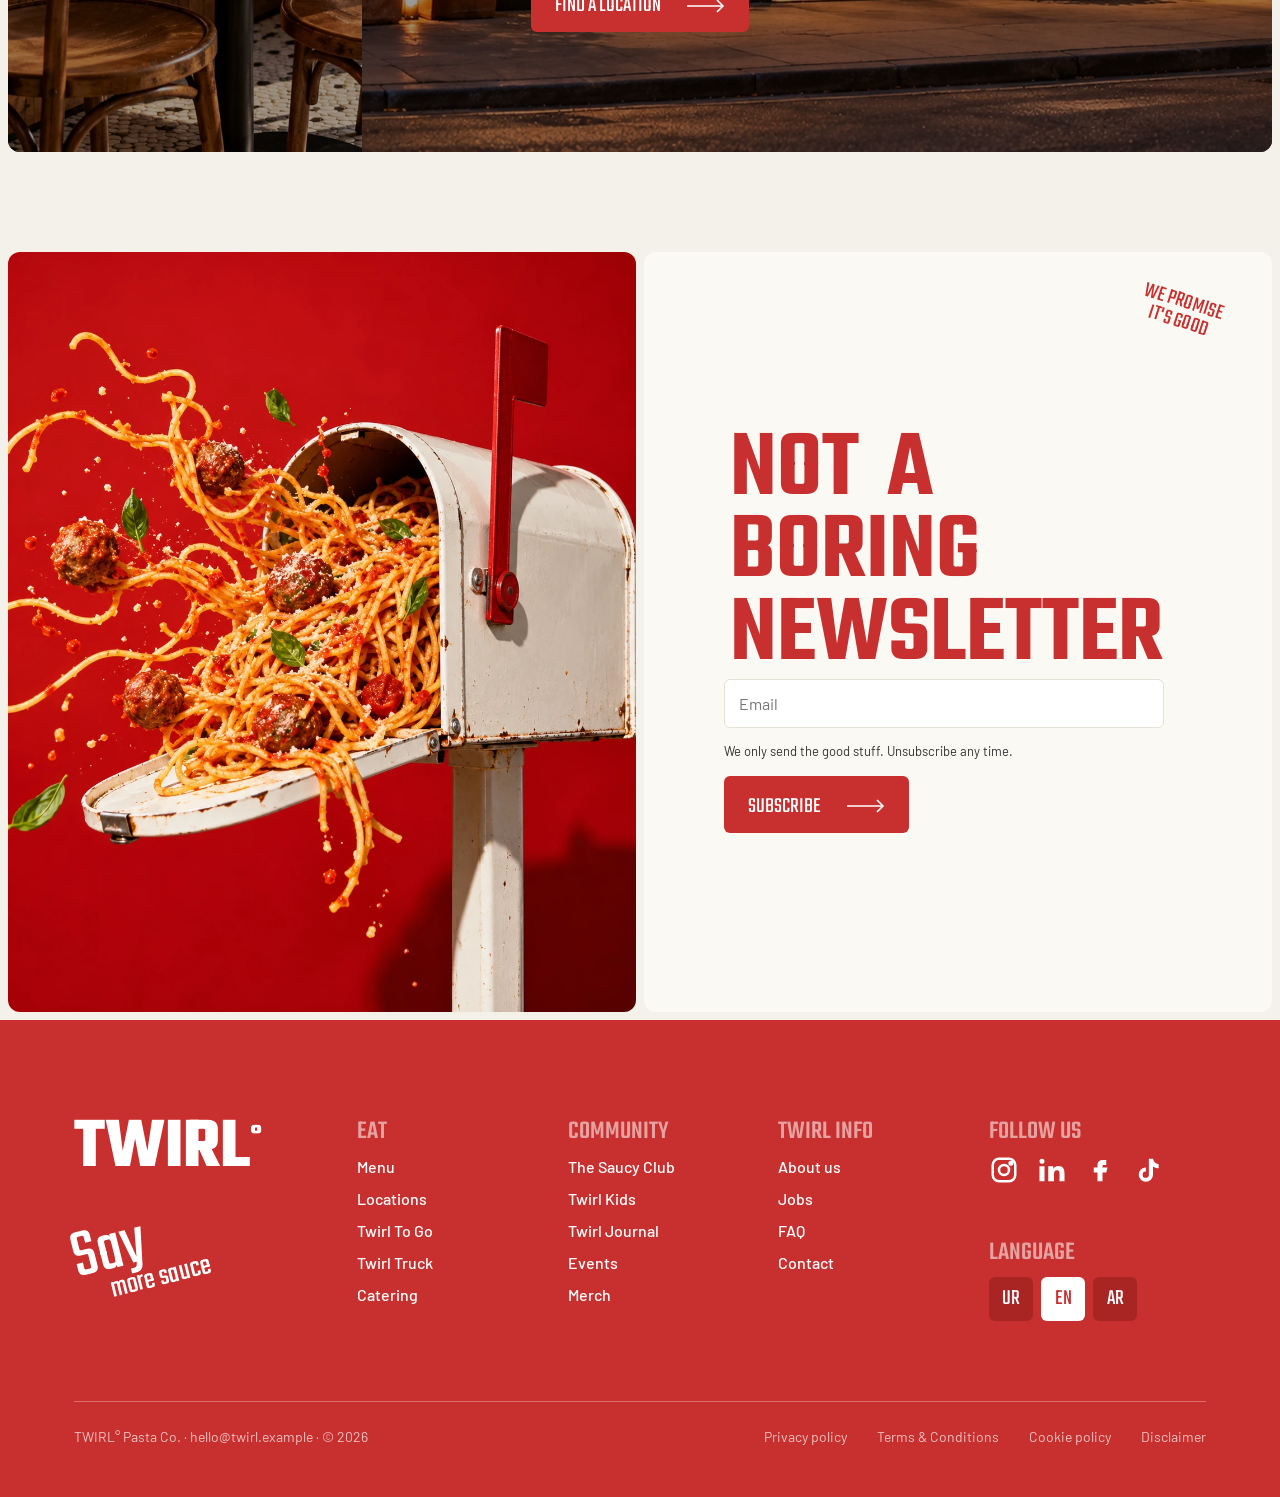
==== commit cee701a0: "Load app screen and QR as .webp; stop browsers caching stale assets Co-Authored-By: Claude Opus 5.5 " ====
--- a/about.html
+++ b/about.html
@@ -5,7 +5,7 @@
 <title>About — TWIRL°</title>
 <link rel="preconnect" href="https://fonts.googleapis.com"><link rel="preconnect" href="https://fonts.gstatic.com" crossorigin>
 <link href="https://fonts.googleapis.com/css2?family=Teko:wght@400;500;600;700&family=Barlow:wght@400;500;600;700&display=swap" rel="stylesheet">
-<link rel="stylesheet" href="assets/style.css">
+<link rel="stylesheet" href="assets/style.css?v=3">
 </head>
 <body data-page="about">
 <main>
@@ -27,6 +27,6 @@
   <form class="news-form reveal" data-demo><input type="email" placeholder="Email" required><small>We only send the good stuff. Unsubscribe any time.</small><div><button class="btn">Subscribe <svg width="38" height="14" viewBox="0 0 38 14" fill="none" stroke="#fff" stroke-width="1.6"><path d="M0 7h36M30 1l6 6-6 6"/></svg></button></div></form></div>
 </section><div style="height:8px"></div>
 </main>
-<script src="assets/main.js"></script>
+<script src="assets/main.js?v=3"></script>
 </body>
 </html>
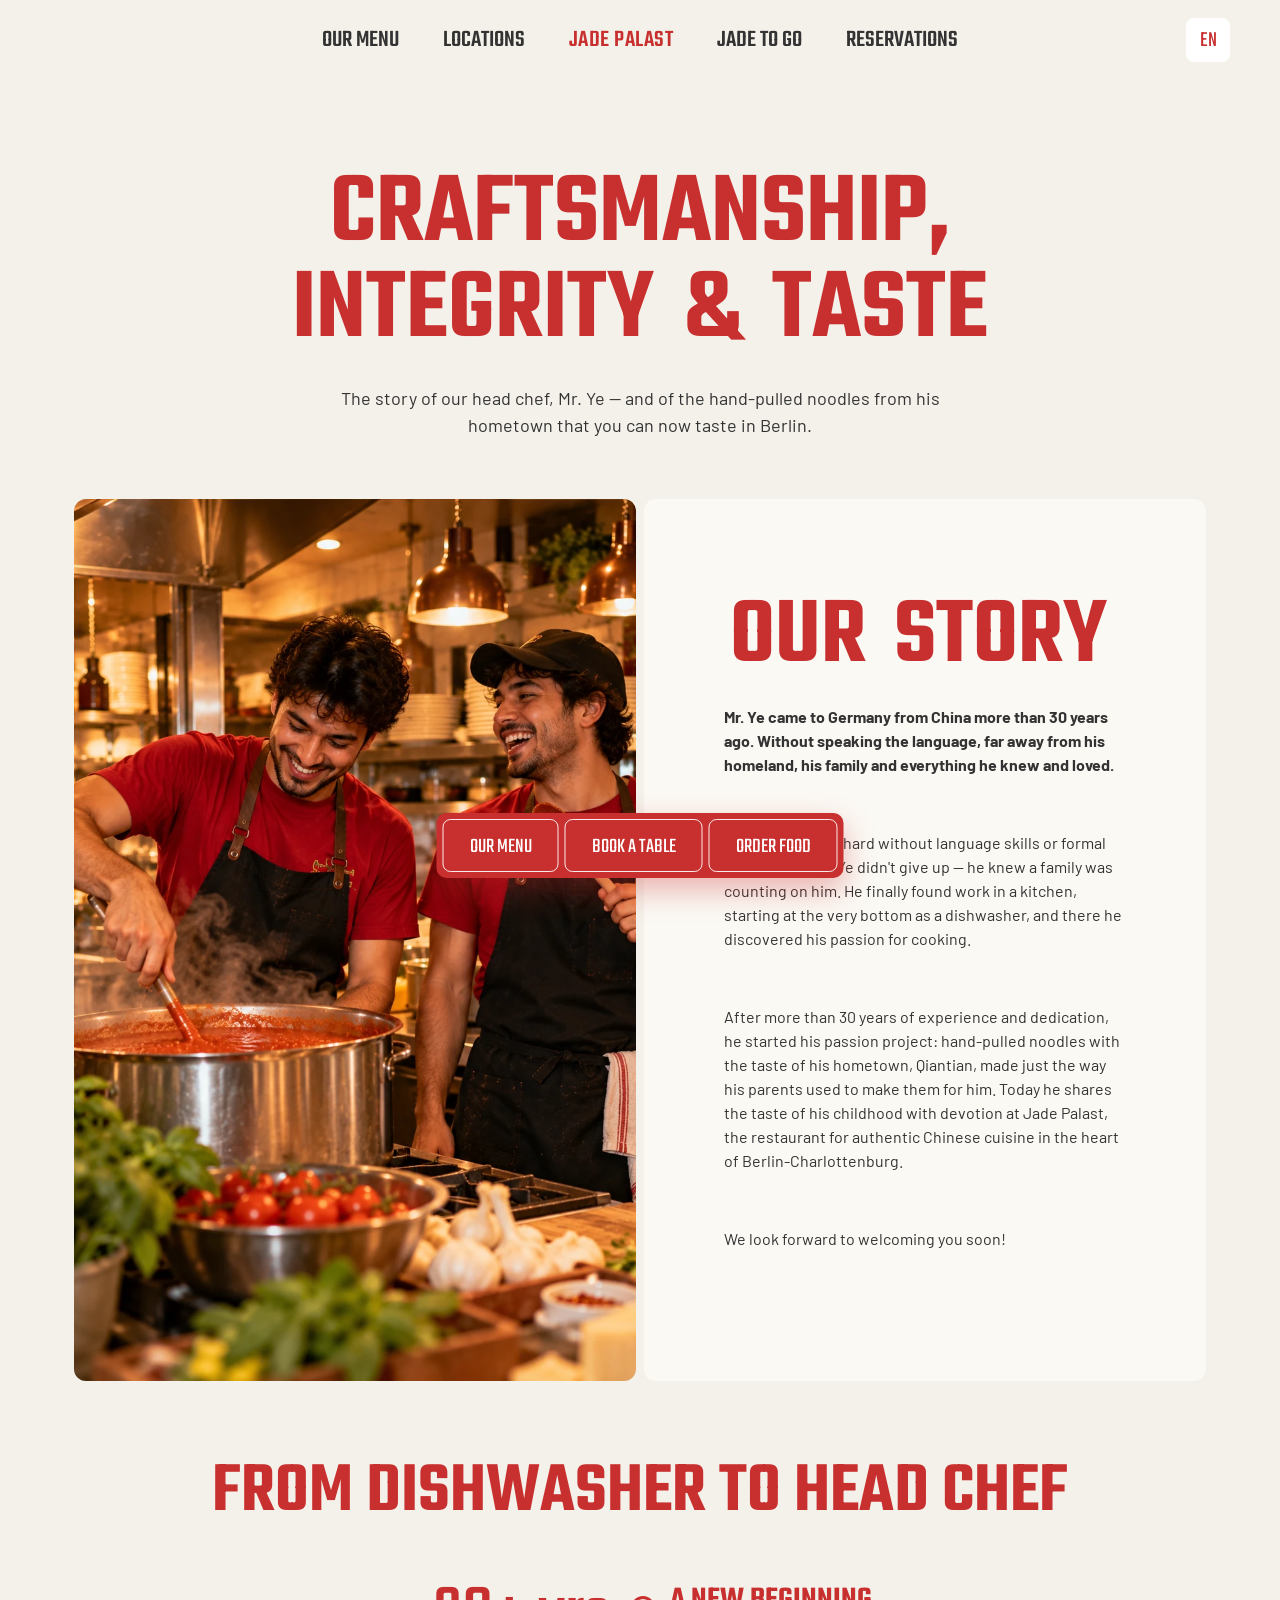
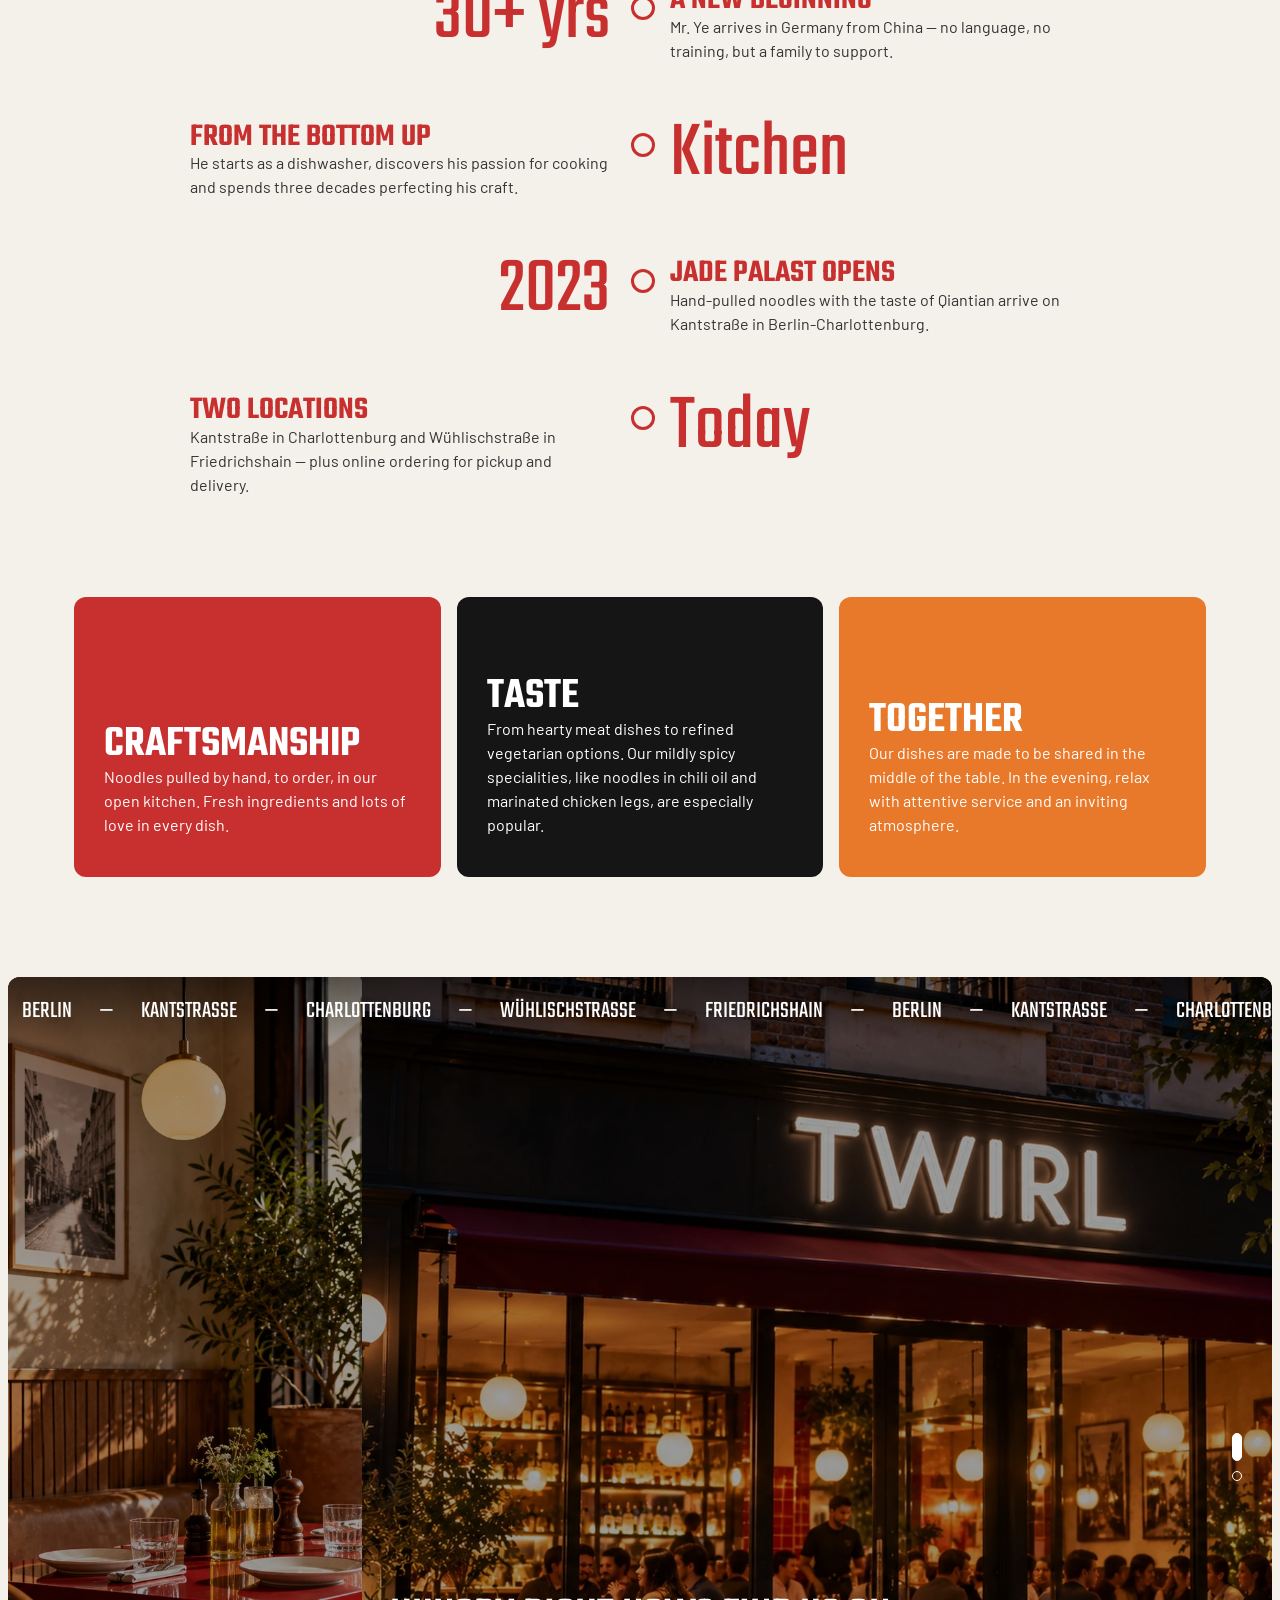
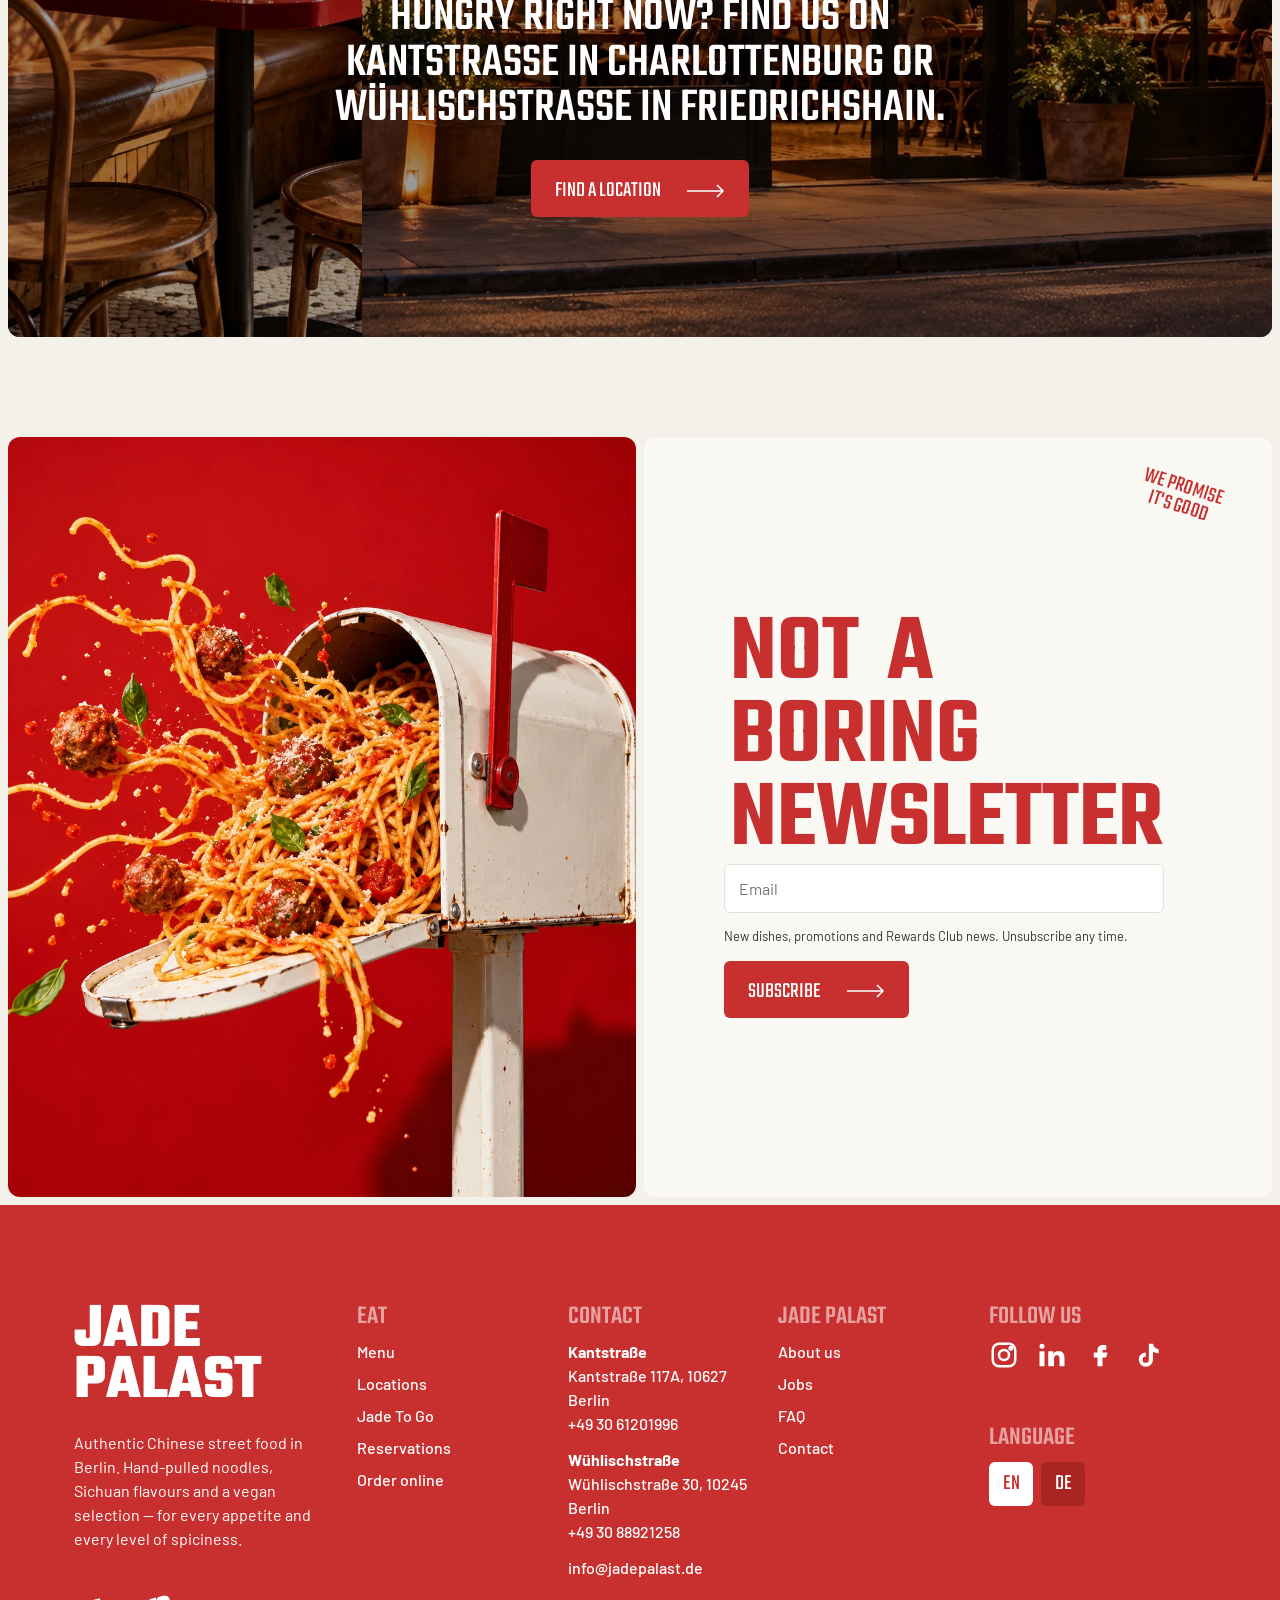
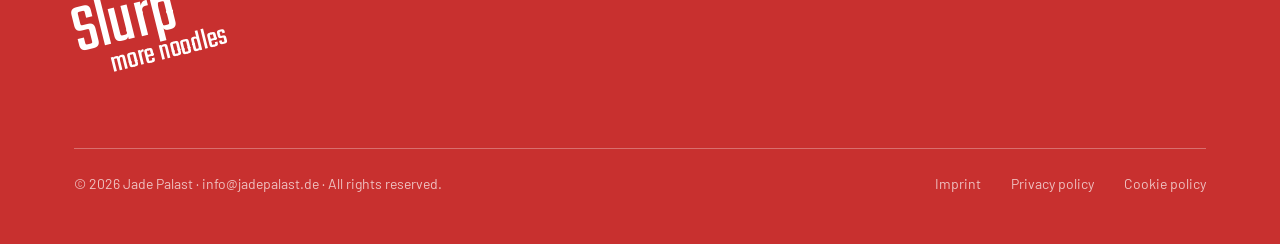
==== commit dc3fd778: "Rebrand to Jade Palast and update all content from the live site Menu, prices, locations, opening ho" ====
--- a/about.html
+++ b/about.html
@@ -2,31 +2,31 @@
 <html lang="en">
 <head>
 <meta charset="utf-8"><meta name="viewport" content="width=device-width, initial-scale=1">
-<title>About — TWIRL°</title>
+<title>About Us — Jade Palast</title>
 <link rel="preconnect" href="https://fonts.googleapis.com"><link rel="preconnect" href="https://fonts.gstatic.com" crossorigin>
 <link href="https://fonts.googleapis.com/css2?family=Teko:wght@400;500;600;700&family=Barlow:wght@400;500;600;700&display=swap" rel="stylesheet">
-<link rel="stylesheet" href="assets/style.css?v=3">
+<link rel="stylesheet" href="assets/style.css?v=4">
 </head>
 <body data-page="about">
 <main>
 
-<section class="page-hero"><div class="wrap"><h1 class="split">Made for friends since day one</h1><p class="reveal">Twirl started with a big pot, a small kitchen and a group of friends who believed pasta tastes better together.</p></div></section>
-<div class="wrap"><div class="split-card" style="margin:0 0 80px"><div><div class="ph warm zoom" data-label="IMG-27 · Founders"></div></div><div class="copy"><h2 class="split">Our story</h2><p class="reveal">No white tablecloths, no tiny portions, no rules about how to eat. Just honest pasta, loud music and tables full of people who came hungry and leave happy.</p></div></div>
-<h2 class="reveal center" style="font-size:72px">How we got here</h2><div class="timeline"><div class="tl reveal"><div class="yr">2019</div><div><h3>One pot, one dream</h3><p>Two friends start cooking pasta for their mates every Friday.</p></div></div><div class="tl reveal"><div class="yr">2021</div><div><h3>The first Twirl</h3><p>A tiny 20-seat spot opens. The queue goes around the block.</p></div></div><div class="tl reveal"><div class="yr">2023</div><div><h3>Twelve kitchens</h3><p>New cities, new crews, same sauce.</p></div></div><div class="tl reveal"><div class="yr">2026</div><div><h3>Twirl To Go</h3><p>Our sauces land in supermarkets so you can twirl at home.</p></div></div></div>
-<div class="values" data-stagger><div class="value"><h3>Generous</h3><p>Big bowls, big hearts. Nobody leaves hungry.</p></div><div class="value"><h3>Fresh</h3><p>Sauces made every morning, pasta cooked to order.</p></div><div class="value"><h3>Together</h3><p>Food is better shared. Bring your friends.</p></div></div></div>
+<section class="page-hero"><div class="wrap"><h1 class="split">Craftsmanship, integrity &amp; taste</h1><p class="reveal">The story of our head chef, Mr. Ye — and of the hand-pulled noodles from his hometown that you can now taste in Berlin.</p></div></section>
+<div class="wrap"><div class="split-card" style="margin:0 0 80px"><div><div class="ph warm zoom" data-label="IMG-27 · Mr. Ye and family — family tradition for generations"></div></div><div class="copy"><h2 class="split">Our story</h2><p class="reveal"><b>Mr. Ye came to Germany from China more than 30 years ago. Without speaking the language, far away from his homeland, his family and everything he knew and loved.</b></p><p class="reveal">Job hunting was hard without language skills or formal training. But Mr. Ye didn't give up — he knew a family was counting on him. He finally found work in a kitchen, starting at the very bottom as a dishwasher, and there he discovered his passion for cooking.</p><p class="reveal">After more than 30 years of experience and dedication, he started his passion project: hand-pulled noodles with the taste of his hometown, Qiantian, made just the way his parents used to make them for him. Today he shares the taste of his childhood with devotion at Jade Palast, the restaurant for authentic Chinese cuisine in the heart of Berlin-Charlottenburg.</p><p class="reveal">We look forward to welcoming you soon!</p></div></div>
+<h2 class="reveal center" style="font-size:72px">From dishwasher to head chef</h2><div class="timeline"><div class="tl reveal"><div class="yr">30+ yrs</div><div><h3>A new beginning</h3><p>Mr. Ye arrives in Germany from China — no language, no training, but a family to support.</p></div></div><div class="tl reveal"><div class="yr">Kitchen</div><div><h3>From the bottom up</h3><p>He starts as a dishwasher, discovers his passion for cooking and spends three decades perfecting his craft.</p></div></div><div class="tl reveal"><div class="yr">2023</div><div><h3>Jade Palast opens</h3><p>Hand-pulled noodles with the taste of Qiantian arrive on Kantstraße in Berlin-Charlottenburg.</p></div></div><div class="tl reveal"><div class="yr">Today</div><div><h3>Two locations</h3><p>Kantstraße in Charlottenburg and Wühlischstraße in Friedrichshain — plus online ordering for pickup and delivery.</p></div></div></div>
+<div class="values" data-stagger><div class="value"><h3>Craftsmanship</h3><p>Noodles pulled by hand, to order, in our open kitchen. Fresh ingredients and lots of love in every dish.</p></div><div class="value"><h3>Taste</h3><p>From hearty meat dishes to refined vegetarian options. Our mildly spicy specialities, like noodles in chili oil and marinated chicken legs, are especially popular.</p></div><div class="value"><h3>Together</h3><p>Our dishes are made to be shared in the middle of the table. In the evening, relax with attentive service and an inviting atmosphere.</p></div></div></div>
 <section class="locs" style="margin-top:40px">
-  <div class="locs-tick"><div class="row" data-marquee="Lahore|—|Karachi|—|Islamabad|—|Dubai|—|Doha|—|Riyadh|—|London|—|Istanbul|—"></div></div>
+  <div class="locs-tick"><div class="row" data-marquee="Berlin|—|Kantstraße|—|Charlottenburg|—|Wühlischstraße|—|Friedrichshain|—"></div></div>
   <div class="locs-slides">
     <div class="locs-slide"><div class="ph dark" data-label="IMG-07"></div><div class="ph" data-label="IMG-08"></div></div>
     <div class="locs-slide"><div class="ph warm" data-label="IMG-09"></div><div class="ph dark" data-label="IMG-10"></div></div>
   </div><div class="locs-overlay"></div><div class="locs-dots"></div>
-  <div class="locs-copy"><h3 class="reveal">Hungry right now? There's probably a Twirl closer than you think.</h3><a class="btn reveal" href="locations.html">Find a location <svg width="38" height="14" viewBox="0 0 38 14" fill="none" stroke="#fff" stroke-width="1.6"><path d="M0 7h36M30 1l6 6-6 6"/></svg></a></div>
+  <div class="locs-copy"><h3 class="reveal">Hungry right now? Find us on Kantstraße in Charlottenburg or Wühlischstraße in Friedrichshain.</h3><a class="btn reveal" href="locations.html">Find a location <svg width="38" height="14" viewBox="0 0 38 14" fill="none" stroke="#fff" stroke-width="1.6"><path d="M0 7h36M30 1l6 6-6 6"/></svg></a></div>
 </section><section class="split-card" style="margin-top:100px">
-  <div><div class="ph zoom" data-label="IMG-25 · Mailbox full of pasta"></div></div>
+  <div><div class="ph zoom" data-label="IMG-25 · Newsletter"></div></div>
   <div class="copy"><div class="stamp">WE PROMISE<br>IT'S GOOD</div><h2 class="split">Not a boring newsletter</h2>
-  <form class="news-form reveal" data-demo><input type="email" placeholder="Email" required><small>We only send the good stuff. Unsubscribe any time.</small><div><button class="btn">Subscribe <svg width="38" height="14" viewBox="0 0 38 14" fill="none" stroke="#fff" stroke-width="1.6"><path d="M0 7h36M30 1l6 6-6 6"/></svg></button></div></form></div>
+  <form class="news-form reveal" data-demo><input type="email" placeholder="Email" required><small>New dishes, promotions and Rewards Club news. Unsubscribe any time.</small><div><button class="btn">Subscribe <svg width="38" height="14" viewBox="0 0 38 14" fill="none" stroke="#fff" stroke-width="1.6"><path d="M0 7h36M30 1l6 6-6 6"/></svg></button></div></form></div>
 </section><div style="height:8px"></div>
 </main>
-<script src="assets/main.js?v=3"></script>
+<script src="assets/main.js?v=4"></script>
 </body>
 </html>
--- a/assets/style.css
+++ b/assets/style.css
@@ -448,3 +448,42 @@
 .phone .screen.has-img>*{display:none}
 .qr.has-img{background-size:contain;background-repeat:no-repeat;background-position:center}
 .qr.has-img i{display:none}
+
+/* ---------- Jade Palast additions ---------- */
+#loader .lg{font-size:clamp(56px,11vw,120px)}
+#loader .lg span:nth-child(7){animation-delay:.48s}
+#loader .lg span:nth-child(8){animation-delay:.56s}
+#loader .lg span:nth-child(9){animation-delay:.64s}
+#loader .lg span:nth-child(10){animation-delay:.72s}
+#loader .lg span:nth-child(11){animation-delay:.8s}
+.logo{white-space:nowrap}
+footer.site .flogo{font-size:clamp(48px,5vw,64px)}
+.mcard.text{min-height:0}
+.mcard.text p{flex:0}
+.mcard .code{font-family:var(--head);font-size:20px;color:var(--red-soft);margin-right:6px}
+.map.maps{display:grid;grid-template-columns:1fr 1fr;gap:8px;background:none}
+.map.maps iframe{width:100%;height:100%;border:0;border-radius:var(--r)}
+.legal-page{max-width:820px;margin:0 auto 100px;padding:0 20px}
+.legal-page h2{font-size:40px;margin:44px 0 12px}
+.legal-page p,.legal-page li{margin-bottom:10px}
+.legal-page ul{padding-left:22px;margin-bottom:14px}
+.legal-page a{color:var(--red);text-decoration:underline}
+.legal-card{background:var(--paper);border-radius:var(--r);padding:28px;margin-bottom:24px}
+.legal-card h3{font-size:30px;margin-bottom:12px}
+.legal-card dl{display:grid;grid-template-columns:minmax(140px,1fr) 2fr;gap:0}
+.legal-card dt,.legal-card dd{padding:10px 0;border-top:1px solid #e1dbcc}
+.legal-card dt{font-size:14px;opacity:.7;padding-right:12px}
+.legal-table{width:100%;border-collapse:collapse;background:var(--paper);border-radius:var(--r);overflow:hidden;font-size:14px}
+.legal-table th,.legal-table td{text-align:left;padding:12px 14px;border-top:1px solid #e1dbcc;vertical-align:top}
+.legal-table th{font-weight:700;border-top:0}
+.legal-table code{font-size:13px}
+.table-scroll{overflow-x:auto}
+.hours{margin-top:8px;font-size:14px}
+@media (max-width:900px){.map.maps{grid-template-columns:1fr;height:auto}.map.maps iframe{height:360px}}
+@media (max-width:600px){.legal-card dl{grid-template-columns:1fr}.legal-card dt{border-top:1px solid #e1dbcc;padding-bottom:0}.legal-card dd{border-top:0}}
+.price-list{list-style:none;margin-top:10px}
+.price-list li{display:flex;justify-content:space-between;gap:16px;padding:8px 0;border-top:1px solid #e1dbcc;font-size:15px}
+.price-list b{font-family:var(--head);font-size:22px;font-weight:600;color:var(--red);white-space:nowrap}
+.card-grid .mcard.text{grid-column:span 2}
+@media (max-width:600px){.card-grid .mcard.text{grid-column:auto}}
+@media (max-width:600px){.page-hero h1{font-size:clamp(44px,13vw,64px)}}
